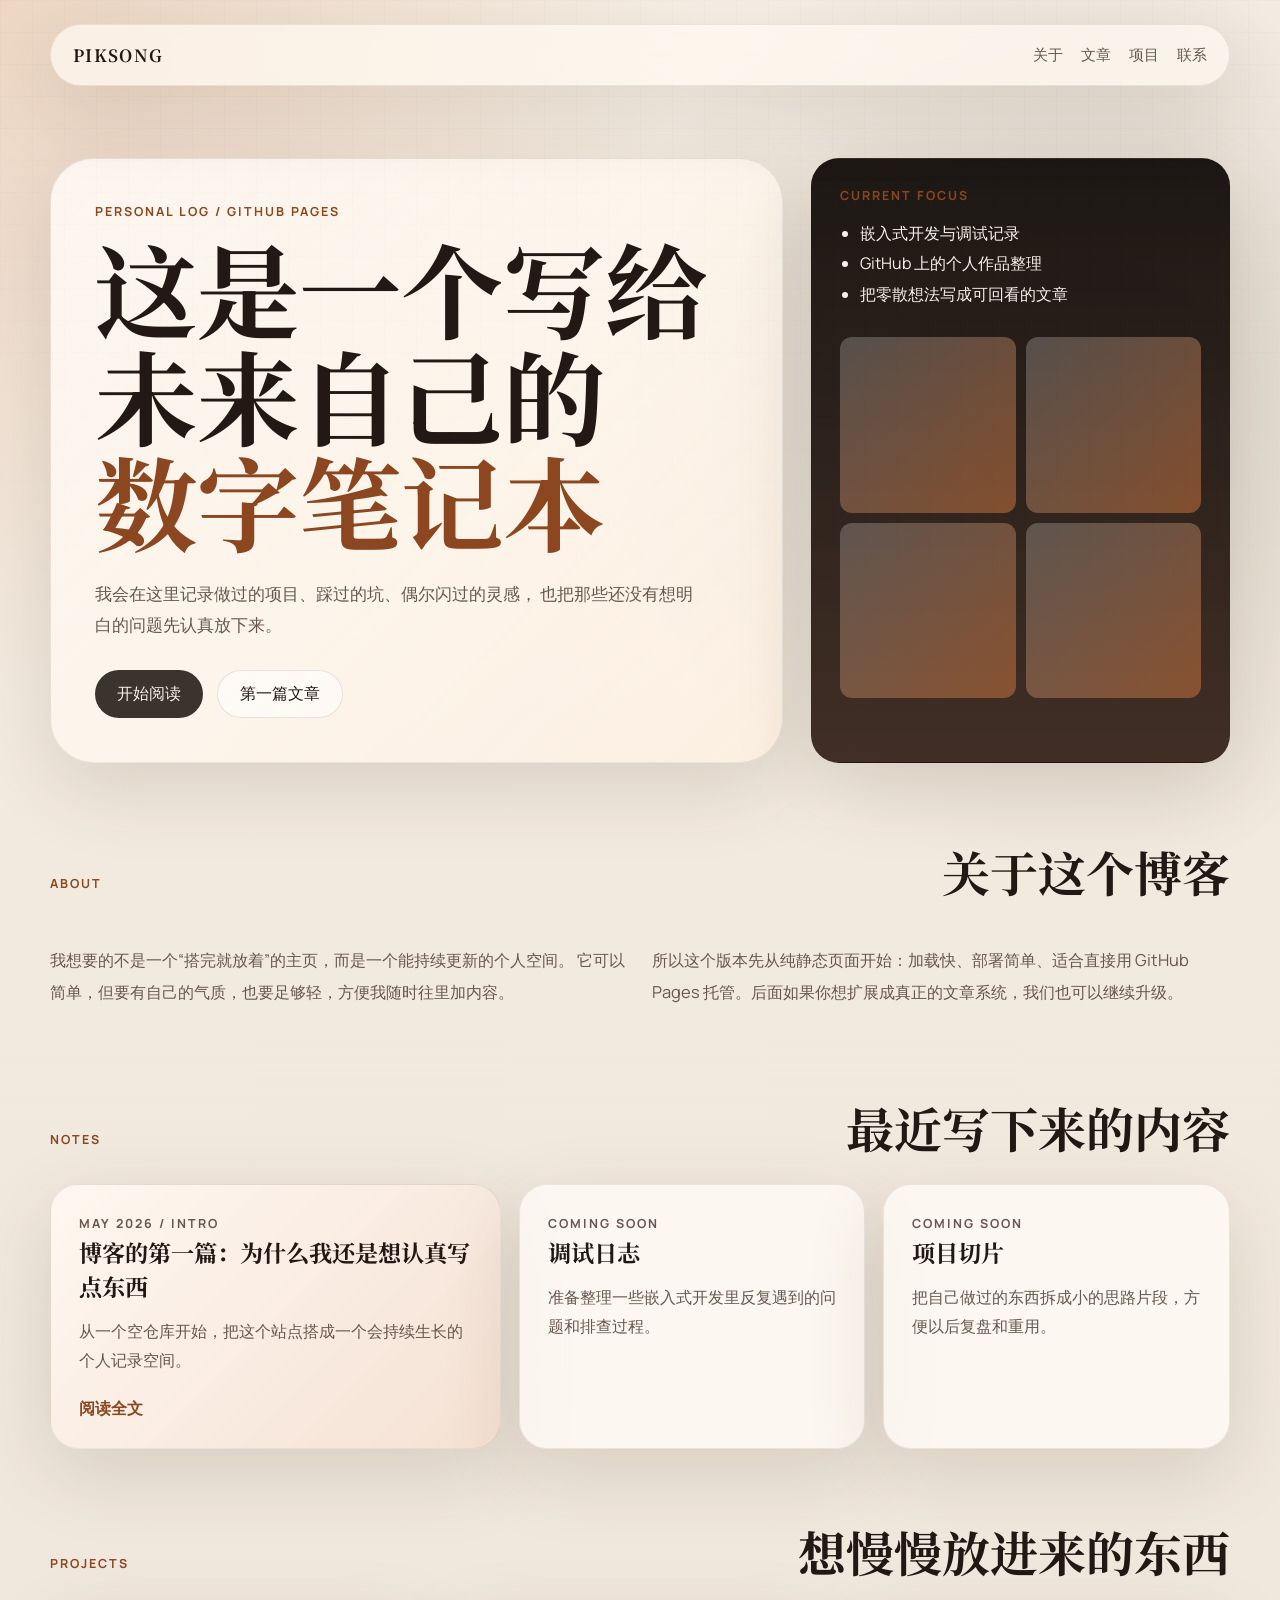
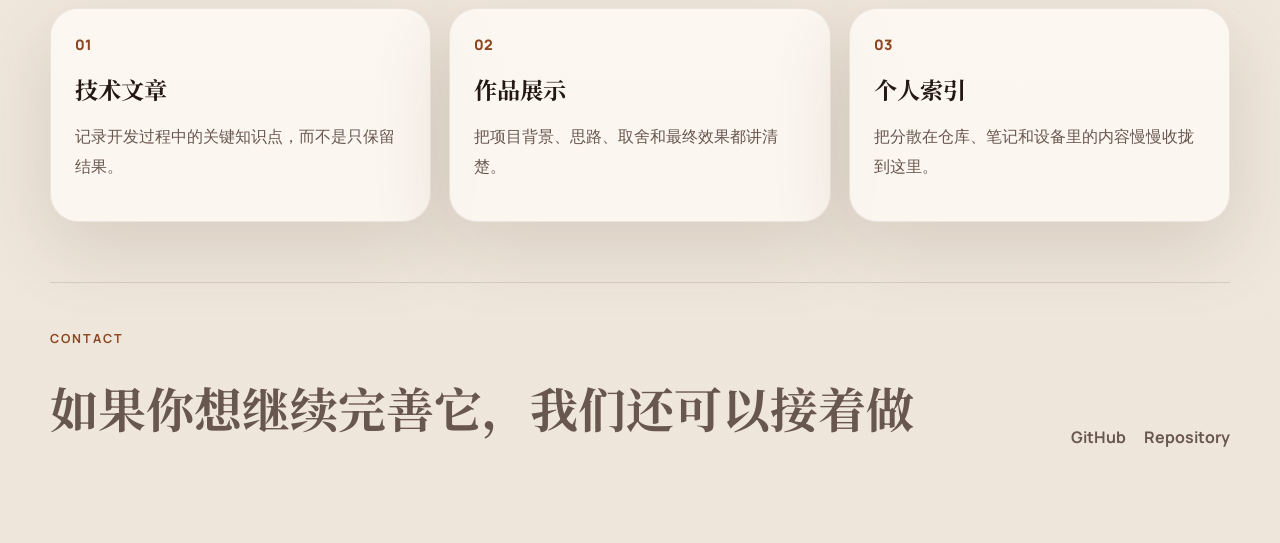
==== index.html @ 6450c318 "Create first GitHub Pages blog" ====
<!DOCTYPE html>
<html lang="zh-CN">
  <head>
    <meta charset="UTF-8" />
    <meta name="viewport" content="width=device-width, initial-scale=1.0" />
    <title>Piksong Blog</title>
    <meta
      name="description"
      content="Piksong 的个人博客，记录技术、项目和正在思考的事情。"
    />
    <link rel="preconnect" href="https://fonts.googleapis.com" />
    <link rel="preconnect" href="https://fonts.gstatic.com" crossorigin />
    <link
      href="https://fonts.googleapis.com/css2?family=Manrope:wght@400;500;700;800&family=Noto+Serif+SC:wght@500;700&display=swap"
      rel="stylesheet"
    />
    <link rel="stylesheet" href="styles.css" />
  </head>
  <body>
    <div class="page-shell">
      <header class="site-header">
        <a class="brand" href="#top">Piksong</a>
        <nav class="site-nav">
          <a href="#about">关于</a>
          <a href="#notes">文章</a>
          <a href="#projects">项目</a>
          <a href="#contact">联系</a>
        </nav>
      </header>

      <main id="top">
        <section class="hero">
          <div class="hero-copy">
            <p class="eyebrow">PERSONAL LOG / GITHUB PAGES</p>
            <h1>
              这是一个写给未来自己的
              <span>数字笔记本</span>
            </h1>
            <p class="hero-text">
              我会在这里记录做过的项目、踩过的坑、偶尔闪过的灵感，
              也把那些还没有想明白的问题先认真放下来。
            </p>
            <div class="hero-actions">
              <a class="button primary" href="#notes">开始阅读</a>
              <a class="button secondary" href="posts/welcome.html">第一篇文章</a>
            </div>
          </div>

          <aside class="hero-card">
            <p class="card-label">CURRENT FOCUS</p>
            <ul>
              <li>嵌入式开发与调试记录</li>
              <li>GitHub 上的个人作品整理</li>
              <li>把零散想法写成可回看的文章</li>
            </ul>
            <div class="signal-grid" aria-hidden="true">
              <span></span>
              <span></span>
              <span></span>
              <span></span>
            </div>
          </aside>
        </section>

        <section class="about section" id="about">
          <div class="section-heading">
            <p class="eyebrow">ABOUT</p>
            <h2>关于这个博客</h2>
          </div>
          <div class="about-layout">
            <p>
              我想要的不是一个“搭完就放着”的主页，而是一个能持续更新的个人空间。
              它可以简单，但要有自己的气质，也要足够轻，方便我随时往里加内容。
            </p>
            <p>
              所以这个版本先从纯静态页面开始：加载快、部署简单、适合直接用
              GitHub Pages 托管。后面如果你想扩展成真正的文章系统，我们也可以继续升级。
            </p>
          </div>
        </section>

        <section class="notes section" id="notes">
          <div class="section-heading">
            <p class="eyebrow">NOTES</p>
            <h2>最近写下来的内容</h2>
          </div>
          <div class="post-list">
            <article class="post-card featured">
              <p class="post-meta">MAY 2026 / INTRO</p>
              <h3>博客的第一篇：为什么我还是想认真写点东西</h3>
              <p>
                从一个空仓库开始，把这个站点搭成一个会持续生长的个人记录空间。
              </p>
              <a href="posts/welcome.html">阅读全文</a>
            </article>

            <article class="post-card">
              <p class="post-meta">COMING SOON</p>
              <h3>调试日志</h3>
              <p>准备整理一些嵌入式开发里反复遇到的问题和排查过程。</p>
            </article>

            <article class="post-card">
              <p class="post-meta">COMING SOON</p>
              <h3>项目切片</h3>
              <p>把自己做过的东西拆成小的思路片段，方便以后复盘和重用。</p>
            </article>
          </div>
        </section>

        <section class="projects section" id="projects">
          <div class="section-heading">
            <p class="eyebrow">PROJECTS</p>
            <h2>想慢慢放进来的东西</h2>
          </div>
          <div class="project-grid">
            <div class="project-panel">
              <span>01</span>
              <h3>技术文章</h3>
              <p>记录开发过程中的关键知识点，而不是只保留结果。</p>
            </div>
            <div class="project-panel">
              <span>02</span>
              <h3>作品展示</h3>
              <p>把项目背景、思路、取舍和最终效果都讲清楚。</p>
            </div>
            <div class="project-panel">
              <span>03</span>
              <h3>个人索引</h3>
              <p>把分散在仓库、笔记和设备里的内容慢慢收拢到这里。</p>
            </div>
          </div>
        </section>
      </main>

      <footer class="site-footer section" id="contact">
        <div>
          <p class="eyebrow">CONTACT</p>
          <h2>如果你想继续完善它，我们还可以接着做</h2>
        </div>
        <div class="footer-links">
          <a href="https://github.com/Piksong">GitHub</a>
          <a href="https://github.com/Piksong/myblog.github.io">Repository</a>
        </div>
      </footer>
    </div>
  </body>
</html>
---- styles.css ----
:root {
  --bg: #f5efe4;
  --bg-soft: rgba(255, 255, 255, 0.48);
  --surface: rgba(32, 24, 19, 0.88);
  --surface-soft: rgba(255, 255, 255, 0.62);
  --text: #241814;
  --text-soft: #68574f;
  --text-inverse: #f8f2eb;
  --line: rgba(36, 24, 20, 0.12);
  --accent: #c46f3a;
  --accent-deep: #8c4721;
  --shadow: 0 24px 80px rgba(58, 34, 21, 0.14);
  --radius-lg: 28px;
  --radius-md: 18px;
  --radius-sm: 12px;
  --content-width: 1180px;
}

* {
  box-sizing: border-box;
}

html {
  scroll-behavior: smooth;
}

body {
  margin: 0;
  min-height: 100vh;
  font-family: "Manrope", sans-serif;
  color: var(--text);
  background:
    radial-gradient(circle at top left, rgba(196, 111, 58, 0.2), transparent 28%),
    radial-gradient(circle at 85% 18%, rgba(70, 57, 46, 0.16), transparent 24%),
    linear-gradient(180deg, #f7f0e6 0%, #f3eadf 40%, #efe6db 100%);
}

body::before {
  content: "";
  position: fixed;
  inset: 0;
  pointer-events: none;
  background-image:
    linear-gradient(rgba(36, 24, 20, 0.03) 1px, transparent 1px),
    linear-gradient(90deg, rgba(36, 24, 20, 0.03) 1px, transparent 1px);
  background-size: 32px 32px;
  mask-image: linear-gradient(180deg, rgba(0, 0, 0, 0.4), transparent 75%);
}

a {
  color: inherit;
  text-decoration: none;
}

.page-shell {
  width: min(calc(100% - 32px), var(--content-width));
  margin: 0 auto;
  padding: 24px 0 56px;
}

.site-header {
  display: flex;
  align-items: center;
  justify-content: space-between;
  gap: 24px;
  padding: 18px 22px;
  position: sticky;
  top: 18px;
  z-index: 10;
  backdrop-filter: blur(18px);
  background: rgba(255, 248, 240, 0.72);
  border: 1px solid rgba(36, 24, 20, 0.08);
  border-radius: 999px;
  box-shadow: var(--shadow);
}

.brand,
.hero h1,
.section-heading h2,
.site-footer h2,
.post-card h3,
.project-panel h3,
.post-hero h1,
.post-body h2 {
  font-family: "Noto Serif SC", serif;
}

.brand {
  font-size: 1.05rem;
  font-weight: 700;
  letter-spacing: 0.08em;
  text-transform: uppercase;
}

.site-nav {
  display: flex;
  flex-wrap: wrap;
  gap: 18px;
  color: var(--text-soft);
  font-size: 0.95rem;
}

.site-nav a:hover,
.footer-links a:hover,
.post-card a:hover {
  color: var(--accent-deep);
}

.hero {
  display: grid;
  grid-template-columns: minmax(0, 1.4fr) minmax(280px, 0.8fr);
  gap: 28px;
  padding: 72px 0 40px;
  align-items: end;
}

.hero-copy,
.hero-card,
.post-card,
.project-panel,
.post-body,
.post-hero,
.back-link {
  border: 1px solid rgba(36, 24, 20, 0.08);
  box-shadow: var(--shadow);
}

.hero-copy {
  padding: 44px;
  background: linear-gradient(135deg, rgba(255, 251, 246, 0.84), rgba(255, 241, 227, 0.74));
  border-radius: clamp(28px, 5vw, 44px);
}

.eyebrow,
.card-label,
.post-meta {
  margin: 0 0 14px;
  letter-spacing: 0.16em;
  text-transform: uppercase;
  font-size: 0.78rem;
  font-weight: 700;
  color: var(--accent-deep);
}

.hero h1,
.post-hero h1 {
  margin: 0;
  line-height: 1.04;
  font-size: clamp(3rem, 8vw, 6.4rem);
}

.hero h1 span {
  display: block;
  color: var(--accent-deep);
}

.hero-text {
  max-width: 38rem;
  margin: 24px 0 0;
  font-size: 1.08rem;
  line-height: 1.8;
  color: var(--text-soft);
}

.hero-actions {
  display: flex;
  flex-wrap: wrap;
  gap: 14px;
  margin-top: 30px;
}

.button {
  display: inline-flex;
  align-items: center;
  justify-content: center;
  min-height: 48px;
  padding: 0 22px;
  border-radius: 999px;
  transition: transform 180ms ease, background 180ms ease, color 180ms ease;
}

.button:hover {
  transform: translateY(-2px);
}

.button.primary {
  background: var(--surface);
  color: var(--text-inverse);
}

.button.secondary {
  background: rgba(255, 255, 255, 0.52);
  color: var(--text);
  border: 1px solid rgba(36, 24, 20, 0.1);
}

.hero-card {
  padding: 28px;
  min-height: 100%;
  color: var(--text-inverse);
  background:
    linear-gradient(180deg, rgba(20, 15, 12, 0.96), rgba(49, 31, 22, 0.92));
  border-radius: var(--radius-lg);
}

.hero-card ul {
  margin: 0;
  padding-left: 20px;
  line-height: 1.9;
}

.signal-grid {
  display: grid;
  grid-template-columns: repeat(2, minmax(0, 1fr));
  gap: 10px;
  margin-top: 28px;
}

.signal-grid span {
  display: block;
  aspect-ratio: 1;
  border-radius: var(--radius-sm);
  background:
    linear-gradient(135deg, rgba(255, 255, 255, 0.22), rgba(196, 111, 58, 0.56));
}

.section {
  padding: 34px 0;
}

.section-heading {
  display: flex;
  align-items: end;
  justify-content: space-between;
  gap: 20px;
  margin-bottom: 22px;
}

.section-heading h2,
.site-footer h2,
.post-body h2 {
  margin: 0;
  font-size: clamp(1.8rem, 4vw, 3rem);
}

.about-layout {
  display: grid;
  grid-template-columns: repeat(2, minmax(0, 1fr));
  gap: 24px;
  font-size: 1.03rem;
  line-height: 1.95;
  color: var(--text-soft);
}

.post-list,
.project-grid {
  display: grid;
  gap: 18px;
}

.post-list {
  grid-template-columns: 1.3fr 1fr 1fr;
}

.post-card,
.project-panel,
.post-body,
.post-hero,
.back-link {
  overflow: hidden;
  background: rgba(255, 251, 246, 0.76);
  border-radius: var(--radius-lg);
}

.post-card {
  padding: 28px;
}

.post-card.featured {
  background:
    linear-gradient(135deg, rgba(255, 248, 241, 0.94), rgba(244, 225, 211, 0.96));
}

.post-card h3,
.project-panel h3 {
  margin: 0 0 14px;
  font-size: 1.45rem;
}

.post-card p {
  margin: 0;
  line-height: 1.8;
  color: var(--text-soft);
}

.post-card a {
  display: inline-flex;
  margin-top: 22px;
  color: var(--accent-deep);
  font-weight: 700;
}

.project-grid {
  grid-template-columns: repeat(3, minmax(0, 1fr));
}

.project-panel {
  padding: 24px;
}

.project-panel span {
  display: inline-flex;
  margin-bottom: 18px;
  color: var(--accent-deep);
  font-size: 0.9rem;
  font-weight: 800;
}

.project-panel p,
.site-footer,
.post-body p,
.post-body li {
  color: var(--text-soft);
  line-height: 1.85;
}

.site-footer {
  display: flex;
  align-items: end;
  justify-content: space-between;
  gap: 24px;
  margin-top: 26px;
  padding-top: 44px;
  border-top: 1px solid var(--line);
}

.footer-links {
  display: flex;
  flex-wrap: wrap;
  gap: 18px;
  font-weight: 700;
}

.post-page {
  width: min(calc(100% - 32px), 920px);
}

.back-link {
  display: inline-flex;
  padding: 12px 18px;
  margin-top: 18px;
}

.post-hero {
  margin-top: 26px;
  padding: 34px;
}

.post-hero p {
  max-width: 40rem;
  font-size: 1.06rem;
  line-height: 1.9;
  color: var(--text-soft);
}

.post-body {
  margin-top: 20px;
  padding: 34px;
}

.post-body p + h2,
.post-body ul + h2 {
  margin-top: 34px;
}

.post-body ul {
  padding-left: 20px;
}

@media (max-width: 960px) {
  .hero,
  .post-list,
  .project-grid,
  .about-layout,
  .site-footer {
    grid-template-columns: 1fr;
  }

  .hero,
  .site-footer {
    display: grid;
  }

  .site-header {
    border-radius: 26px;
    padding: 18px;
  }

  .site-nav {
    gap: 12px 16px;
  }
}

@media (max-width: 640px) {
  .page-shell {
    width: min(calc(100% - 20px), var(--content-width));
    padding-top: 12px;
  }

  .site-header,
  .hero-copy,
  .hero-card,
  .post-card,
  .project-panel,
  .post-body,
  .post-hero {
    padding: 20px;
  }

  .hero {
    padding-top: 34px;
  }

  .hero h1,
  .post-hero h1 {
    font-size: clamp(2.3rem, 15vw, 4rem);
  }
}
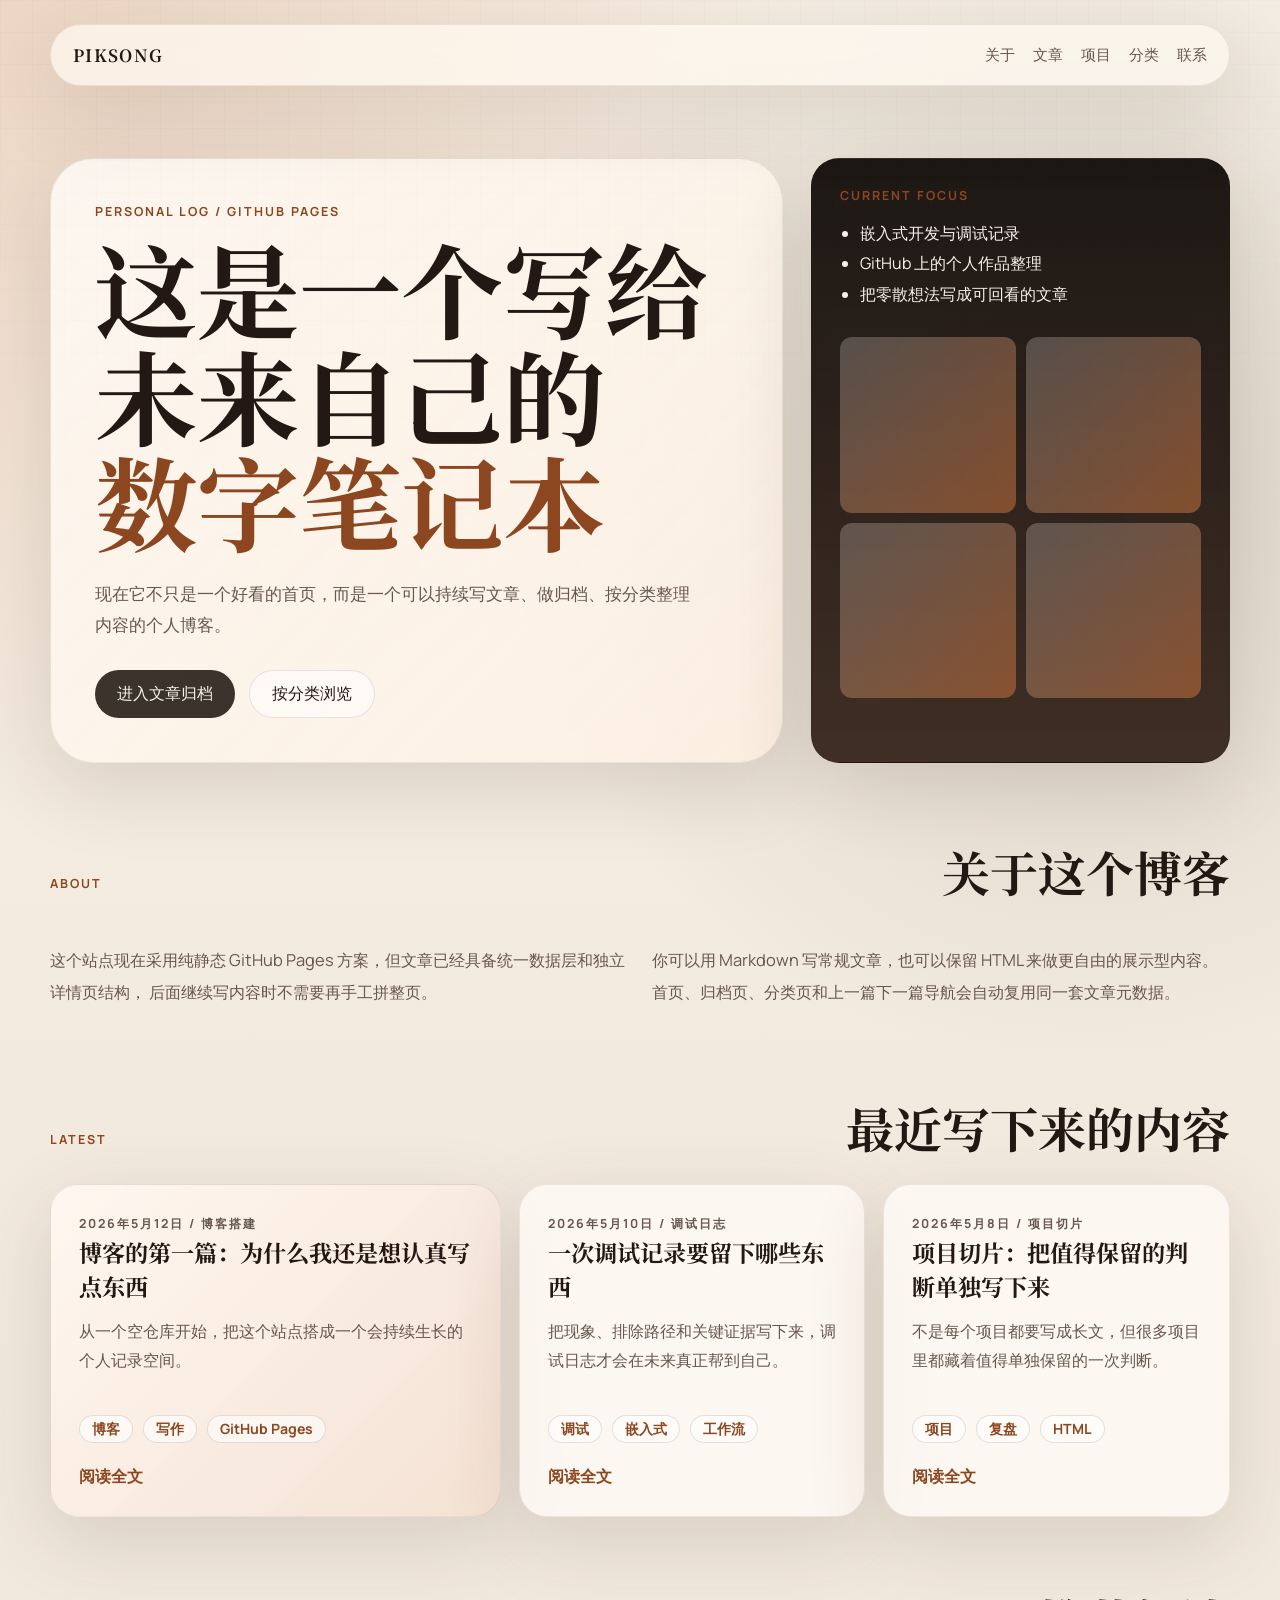
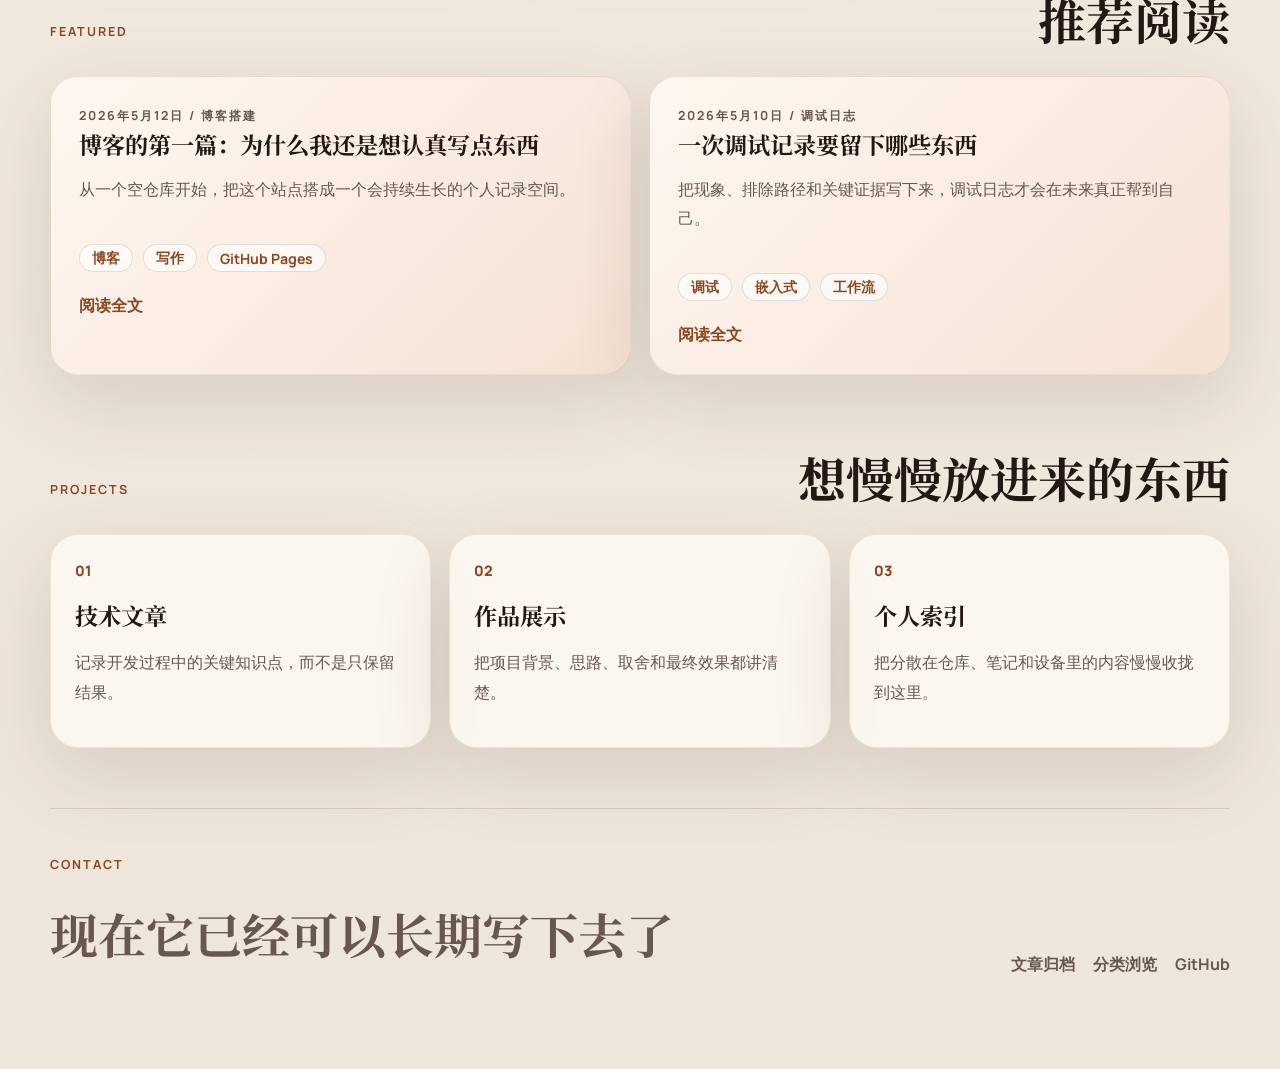
==== commit 2973b9ee: "Upgrade blog to data-driven post structure" ====
--- a/index.html
+++ b/index.html
@@ -16,14 +16,15 @@
     />
     <link rel="stylesheet" href="styles.css" />
   </head>
-  <body>
+  <body data-page="home">
     <div class="page-shell">
       <header class="site-header">
-        <a class="brand" href="#top">Piksong</a>
+        <a class="brand" href="index.html">Piksong</a>
         <nav class="site-nav">
           <a href="#about">关于</a>
-          <a href="#notes">文章</a>
+          <a href="archive.html">文章</a>
           <a href="#projects">项目</a>
+          <a href="categories.html">分类</a>
           <a href="#contact">联系</a>
         </nav>
       </header>
@@ -37,12 +38,11 @@
               <span>数字笔记本</span>
             </h1>
             <p class="hero-text">
-              我会在这里记录做过的项目、踩过的坑、偶尔闪过的灵感，
-              也把那些还没有想明白的问题先认真放下来。
+              现在它不只是一个好看的首页，而是一个可以持续写文章、做归档、按分类整理内容的个人博客。
             </p>
             <div class="hero-actions">
-              <a class="button primary" href="#notes">开始阅读</a>
-              <a class="button secondary" href="posts/welcome.html">第一篇文章</a>
+              <a class="button primary" href="archive.html">进入文章归档</a>
+              <a class="button secondary" href="categories.html">按分类浏览</a>
             </div>
           </div>
 
@@ -69,43 +69,30 @@
           </div>
           <div class="about-layout">
             <p>
-              我想要的不是一个“搭完就放着”的主页，而是一个能持续更新的个人空间。
-              它可以简单，但要有自己的气质，也要足够轻，方便我随时往里加内容。
+              这个站点现在采用纯静态 GitHub Pages 方案，但文章已经具备统一数据层和独立详情页结构，
+              后面继续写内容时不需要再手工拼整页。
             </p>
             <p>
-              所以这个版本先从纯静态页面开始：加载快、部署简单、适合直接用
-              GitHub Pages 托管。后面如果你想扩展成真正的文章系统，我们也可以继续升级。
+              你可以用 Markdown 写常规文章，也可以保留 HTML 来做更自由的展示型内容。
+              首页、归档页、分类页和上一篇下一篇导航会自动复用同一套文章元数据。
             </p>
           </div>
         </section>
 
         <section class="notes section" id="notes">
           <div class="section-heading">
-            <p class="eyebrow">NOTES</p>
+            <p class="eyebrow">LATEST</p>
             <h2>最近写下来的内容</h2>
           </div>
-          <div class="post-list">
-            <article class="post-card featured">
-              <p class="post-meta">MAY 2026 / INTRO</p>
-              <h3>博客的第一篇：为什么我还是想认真写点东西</h3>
-              <p>
-                从一个空仓库开始，把这个站点搭成一个会持续生长的个人记录空间。
-              </p>
-              <a href="posts/welcome.html">阅读全文</a>
-            </article>
+          <div class="post-list" id="recent-posts"></div>
+        </section>
 
-            <article class="post-card">
-              <p class="post-meta">COMING SOON</p>
-              <h3>调试日志</h3>
-              <p>准备整理一些嵌入式开发里反复遇到的问题和排查过程。</p>
-            </article>
-
-            <article class="post-card">
-              <p class="post-meta">COMING SOON</p>
-              <h3>项目切片</h3>
-              <p>把自己做过的东西拆成小的思路片段，方便以后复盘和重用。</p>
-            </article>
+        <section class="notes section">
+          <div class="section-heading">
+            <p class="eyebrow">FEATURED</p>
+            <h2>推荐阅读</h2>
           </div>
+          <div class="post-list post-list-featured" id="featured-posts"></div>
         </section>
 
         <section class="projects section" id="projects">
@@ -136,13 +123,16 @@
       <footer class="site-footer section" id="contact">
         <div>
           <p class="eyebrow">CONTACT</p>
-          <h2>如果你想继续完善它，我们还可以接着做</h2>
+          <h2>现在它已经可以长期写下去了</h2>
         </div>
         <div class="footer-links">
+          <a href="archive.html">文章归档</a>
+          <a href="categories.html">分类浏览</a>
           <a href="https://github.com/Piksong">GitHub</a>
-          <a href="https://github.com/Piksong/myblog.github.io">Repository</a>
         </div>
       </footer>
     </div>
+
+    <script type="module" src="scripts/blog.js"></script>
   </body>
 </html>
--- a/styles.css
+++ b/styles.css
@@ -76,10 +76,12 @@
 
 .brand,
 .hero h1,
+.page-hero h1,
 .section-heading h2,
 .site-footer h2,
 .post-card h3,
 .project-panel h3,
+.archive-item h2,
 .post-hero h1,
 .post-body h2 {
   font-family: "Noto Serif SC", serif;
@@ -237,6 +239,7 @@
 }
 
 .section-heading h2,
+.page-hero h1,
 .site-footer h2,
 .post-body h2 {
   margin: 0;
@@ -260,6 +263,10 @@
 
 .post-list {
   grid-template-columns: 1.3fr 1fr 1fr;
+}
+
+.post-list-featured {
+  grid-template-columns: repeat(2, minmax(0, 1fr));
 }
 
 .post-card,
@@ -300,6 +307,41 @@
   font-weight: 700;
 }
 
+.card-tags {
+  display: flex;
+  flex-wrap: wrap;
+  gap: 10px;
+  margin-top: 18px;
+}
+
+.tag {
+  display: inline-flex;
+  align-items: center;
+  justify-content: center;
+  min-height: 34px;
+  padding: 0 14px;
+  border-radius: 999px;
+  border: 1px solid rgba(36, 24, 20, 0.12);
+  background: rgba(255, 255, 255, 0.6);
+  color: var(--text-soft);
+  font-size: 0.88rem;
+}
+
+.tag:hover,
+.tag.is-active {
+  color: var(--accent-deep);
+  border-color: rgba(140, 71, 33, 0.3);
+}
+
+.tag-inline {
+  min-height: 28px;
+  padding: 0 12px;
+}
+
+.tag-link {
+  font-weight: 700;
+}
+
 .project-grid {
   grid-template-columns: repeat(3, minmax(0, 1fr));
 }
@@ -345,6 +387,99 @@
   width: min(calc(100% - 32px), 920px);
 }
 
+.listing-page {
+  padding-top: 48px;
+}
+
+.page-hero {
+  padding: 34px;
+  border: 1px solid rgba(36, 24, 20, 0.08);
+  border-radius: var(--radius-lg);
+  box-shadow: var(--shadow);
+  background: rgba(255, 251, 246, 0.78);
+}
+
+.page-intro {
+  max-width: 44rem;
+  margin: 18px 0 0;
+  line-height: 1.9;
+  color: var(--text-soft);
+}
+
+.archive-toolbar {
+  display: flex;
+  align-items: center;
+  justify-content: space-between;
+  gap: 16px;
+  margin-bottom: 18px;
+  color: var(--text-soft);
+}
+
+.archive-toolbar-spaced {
+  margin-top: 26px;
+}
+
+.archive-list {
+  display: grid;
+  gap: 18px;
+}
+
+.archive-item,
+.taxonomy-panel,
+.empty-state,
+.post-footer-nav,
+.post-nav-card {
+  border: 1px solid rgba(36, 24, 20, 0.08);
+  border-radius: var(--radius-lg);
+  box-shadow: var(--shadow);
+  background: rgba(255, 251, 246, 0.76);
+}
+
+.archive-item {
+  display: grid;
+  grid-template-columns: 220px minmax(0, 1fr);
+  gap: 24px;
+  padding: 28px;
+}
+
+.archive-date,
+.post-date {
+  color: var(--accent-deep);
+  font-weight: 700;
+  letter-spacing: 0.04em;
+}
+
+.archive-content h2 {
+  margin: 0 0 14px;
+  font-size: 1.8rem;
+}
+
+.archive-content p {
+  margin: 0;
+  line-height: 1.8;
+  color: var(--text-soft);
+}
+
+.taxonomy-grid {
+  display: grid;
+  grid-template-columns: repeat(2, minmax(0, 1fr));
+  gap: 18px;
+}
+
+.taxonomy-panel {
+  padding: 24px;
+}
+
+.section-heading-small {
+  margin-bottom: 16px;
+}
+
+.chip-group {
+  display: flex;
+  flex-wrap: wrap;
+  gap: 12px;
+}
+
 .back-link {
   display: inline-flex;
   padding: 12px 18px;
@@ -377,12 +512,94 @@
   padding-left: 20px;
 }
 
+.post-body h1,
+.post-body h3,
+.post-nav-card strong {
+  font-family: "Noto Serif SC", serif;
+}
+
+.post-body blockquote {
+  margin: 24px 0;
+  padding: 18px 20px;
+  border-left: 4px solid rgba(140, 71, 33, 0.55);
+  background: rgba(196, 111, 58, 0.08);
+  color: var(--text);
+}
+
+.post-body hr {
+  border: 0;
+  border-top: 1px solid var(--line);
+  margin: 28px 0;
+}
+
+.post-body code {
+  padding: 0.1rem 0.35rem;
+  border-radius: 6px;
+  background: rgba(36, 24, 20, 0.08);
+  font-family: "Consolas", "SFMono-Regular", monospace;
+  font-size: 0.95em;
+}
+
+.post-body pre {
+  overflow: auto;
+  padding: 18px;
+  border-radius: var(--radius-md);
+  background: rgba(32, 24, 19, 0.92);
+  color: var(--text-inverse);
+}
+
+.post-body pre code {
+  background: transparent;
+  padding: 0;
+  color: inherit;
+}
+
+.post-footer-nav {
+  display: grid;
+  grid-template-columns: repeat(2, minmax(0, 1fr));
+  gap: 18px;
+  padding: 18px;
+  margin-top: 20px;
+}
+
+.post-nav-card {
+  display: grid;
+  gap: 10px;
+  padding: 18px;
+}
+
+.post-nav-card span {
+  color: var(--text-soft);
+  font-size: 0.9rem;
+}
+
+.post-nav-card strong {
+  font-size: 1.15rem;
+  color: var(--text);
+}
+
+.post-nav-card.is-empty {
+  opacity: 0.75;
+}
+
+.empty-state {
+  padding: 28px;
+}
+
+.empty-state h2 {
+  margin: 0 0 12px;
+}
+
 @media (max-width: 960px) {
   .hero,
   .post-list,
+  .post-list-featured,
   .project-grid,
+  .taxonomy-grid,
   .about-layout,
-  .site-footer {
+  .site-footer,
+  .post-footer-nav,
+  .archive-item {
     grid-template-columns: 1fr;
   }
 
@@ -398,6 +615,10 @@
 
   .site-nav {
     gap: 12px 16px;
+  }
+
+  .archive-item {
+    display: grid;
   }
 }
 
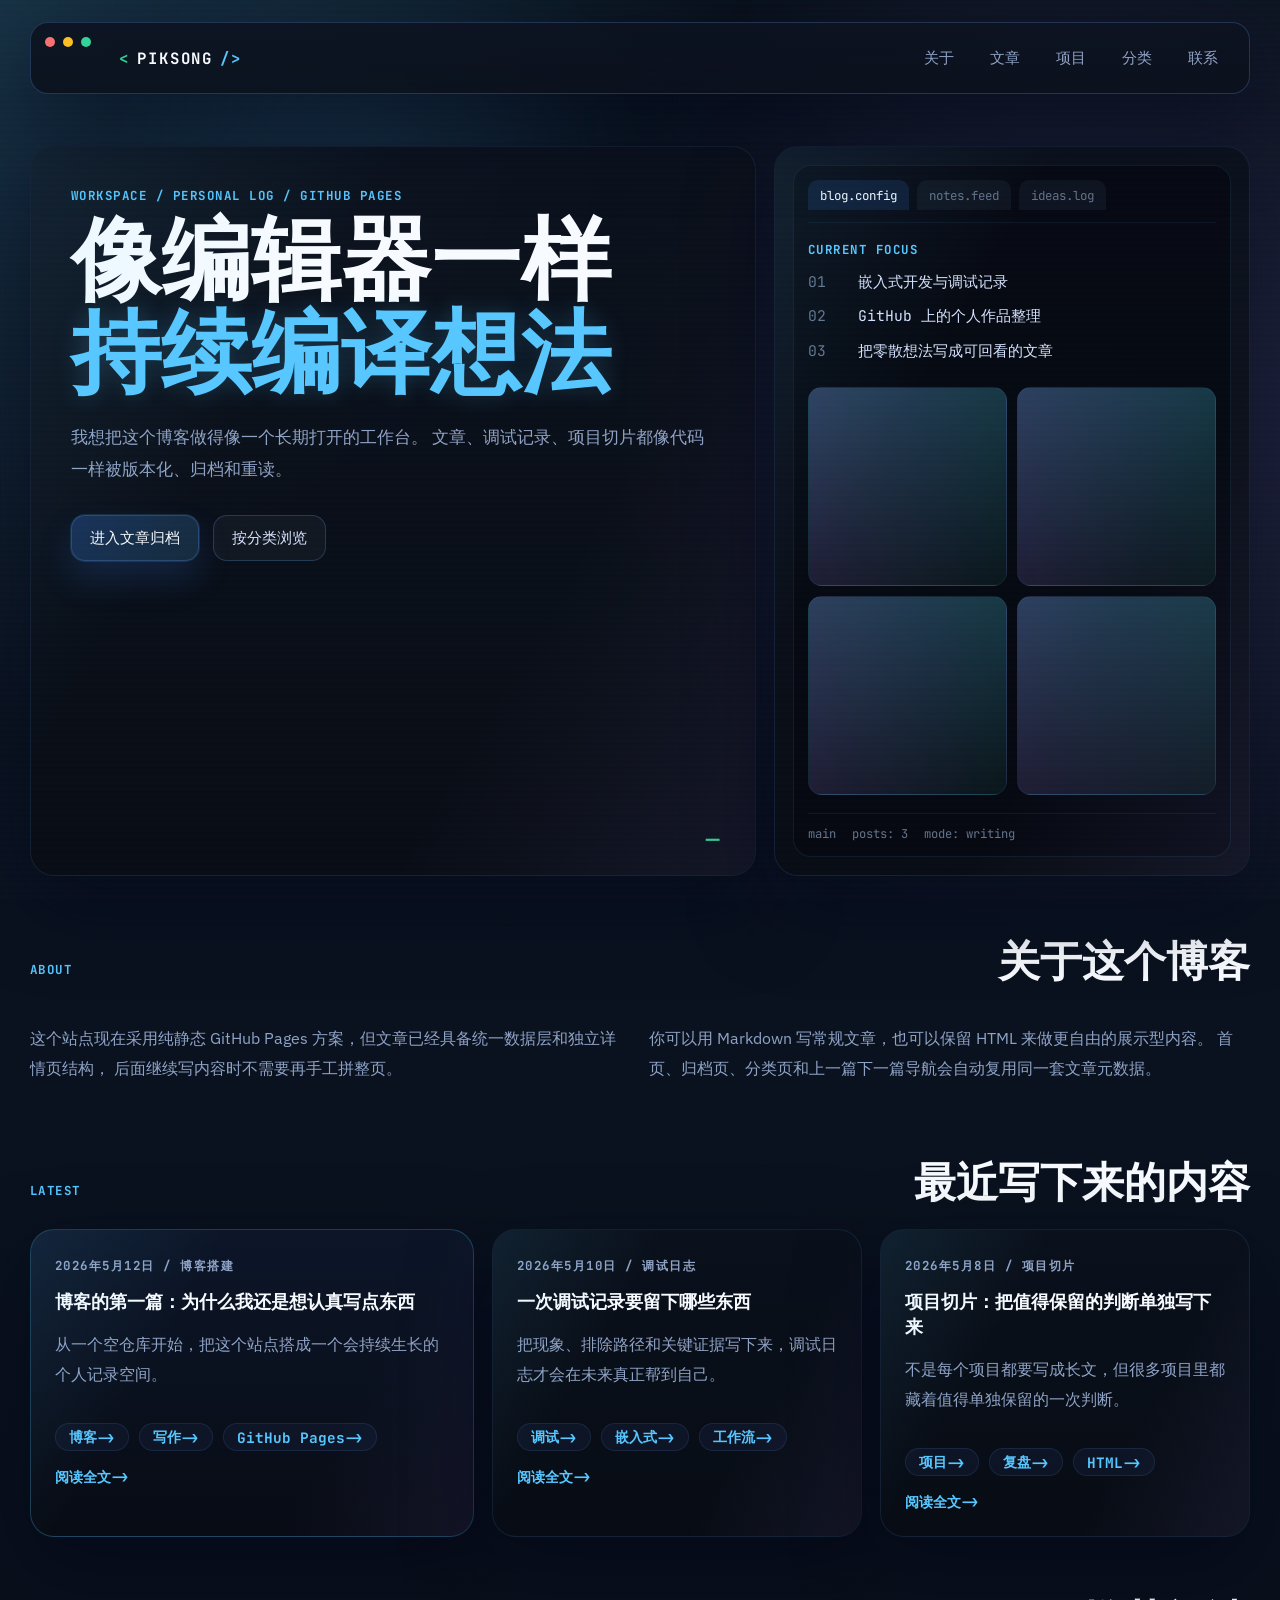
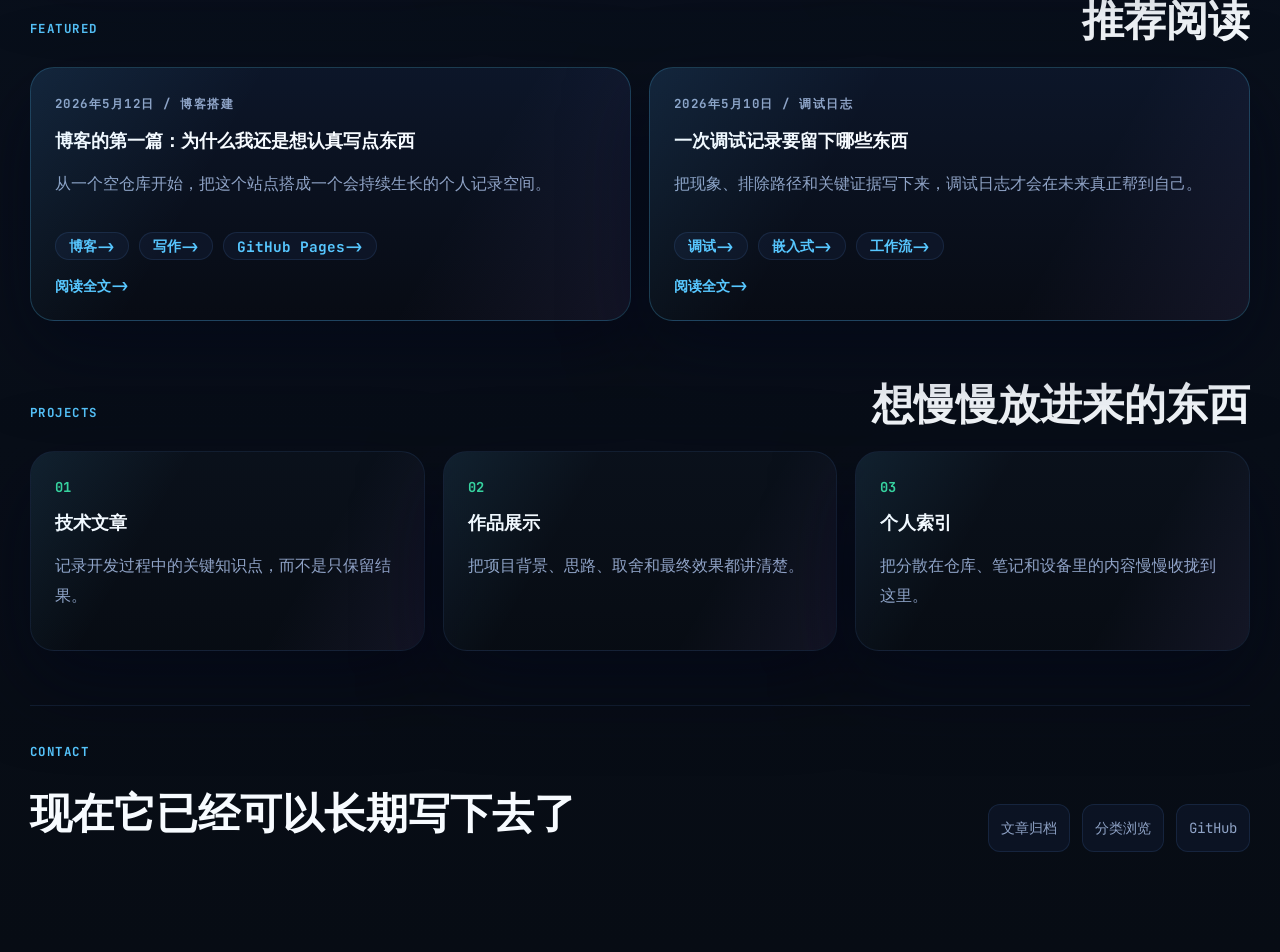
==== commit 95a72a42: "Restyle blog with editor-inspired theme" ====
--- a/index.html
+++ b/index.html
@@ -11,7 +11,7 @@
     <link rel="preconnect" href="https://fonts.googleapis.com" />
     <link rel="preconnect" href="https://fonts.gstatic.com" crossorigin />
     <link
-      href="https://fonts.googleapis.com/css2?family=Manrope:wght@400;500;700;800&family=Noto+Serif+SC:wght@500;700&display=swap"
+      href="https://fonts.googleapis.com/css2?family=IBM+Plex+Sans:wght@400;500;600;700&family=JetBrains+Mono:wght@400;500;700;800&display=swap"
       rel="stylesheet"
     />
     <link rel="stylesheet" href="styles.css" />
@@ -32,13 +32,14 @@
       <main id="top">
         <section class="hero">
           <div class="hero-copy">
-            <p class="eyebrow">PERSONAL LOG / GITHUB PAGES</p>
+            <p class="eyebrow">WORKSPACE / PERSONAL LOG / GITHUB PAGES</p>
             <h1>
-              这是一个写给未来自己的
-              <span>数字笔记本</span>
+              像编辑器一样
+              <span>持续编译想法</span>
             </h1>
             <p class="hero-text">
-              现在它不只是一个好看的首页，而是一个可以持续写文章、做归档、按分类整理内容的个人博客。
+              我想把这个博客做得像一个长期打开的工作台。
+              文章、调试记录、项目切片都像代码一样被版本化、归档和重读。
             </p>
             <div class="hero-actions">
               <a class="button primary" href="archive.html">进入文章归档</a>
@@ -47,17 +48,29 @@
           </div>
 
           <aside class="hero-card">
-            <p class="card-label">CURRENT FOCUS</p>
-            <ul>
-              <li>嵌入式开发与调试记录</li>
-              <li>GitHub 上的个人作品整理</li>
-              <li>把零散想法写成可回看的文章</li>
-            </ul>
-            <div class="signal-grid" aria-hidden="true">
-              <span></span>
-              <span></span>
-              <span></span>
-              <span></span>
+            <div class="editor-panel">
+              <div class="editor-tabs" aria-hidden="true">
+                <span class="tab is-active">blog.config</span>
+                <span class="tab">notes.feed</span>
+                <span class="tab">ideas.log</span>
+              </div>
+              <p class="card-label">CURRENT FOCUS</p>
+              <div class="code-list">
+                <p><span>01</span>嵌入式开发与调试记录</p>
+                <p><span>02</span>GitHub 上的个人作品整理</p>
+                <p><span>03</span>把零散想法写成可回看的文章</p>
+              </div>
+              <div class="signal-grid" aria-hidden="true">
+                <span></span>
+                <span></span>
+                <span></span>
+                <span></span>
+              </div>
+              <div class="editor-status">
+                <span>main</span>
+                <span>posts: 3</span>
+                <span>mode: writing</span>
+              </div>
             </div>
           </aside>
         </section>
--- a/styles.css
+++ b/styles.css
@@ -1,19 +1,25 @@
 :root {
-  --bg: #f5efe4;
-  --bg-soft: rgba(255, 255, 255, 0.48);
-  --surface: rgba(32, 24, 19, 0.88);
-  --surface-soft: rgba(255, 255, 255, 0.62);
-  --text: #241814;
-  --text-soft: #68574f;
-  --text-inverse: #f8f2eb;
-  --line: rgba(36, 24, 20, 0.12);
-  --accent: #c46f3a;
-  --accent-deep: #8c4721;
-  --shadow: 0 24px 80px rgba(58, 34, 21, 0.14);
-  --radius-lg: 28px;
+  --bg: #0c111b;
+  --bg-elevated: #111827;
+  --surface: rgba(17, 24, 39, 0.86);
+  --surface-strong: rgba(15, 23, 42, 0.96);
+  --surface-soft: rgba(30, 41, 59, 0.68);
+  --surface-highlight: rgba(59, 130, 246, 0.12);
+  --panel: rgba(8, 12, 20, 0.92);
+  --text: #d7e3ff;
+  --text-soft: #8fa3c6;
+  --text-dim: #64748b;
+  --line: rgba(96, 165, 250, 0.12);
+  --line-strong: rgba(96, 165, 250, 0.24);
+  --accent: #57c7ff;
+  --accent-2: #a78bfa;
+  --accent-3: #34d399;
+  --danger: #f97316;
+  --shadow: 0 30px 80px rgba(2, 6, 23, 0.55);
+  --radius-lg: 24px;
   --radius-md: 18px;
   --radius-sm: 12px;
-  --content-width: 1180px;
+  --content-width: 1220px;
 }
 
 * {
@@ -27,24 +33,44 @@
 body {
   margin: 0;
   min-height: 100vh;
-  font-family: "Manrope", sans-serif;
+  font-family: "IBM Plex Sans", sans-serif;
   color: var(--text);
   background:
-    radial-gradient(circle at top left, rgba(196, 111, 58, 0.2), transparent 28%),
-    radial-gradient(circle at 85% 18%, rgba(70, 57, 46, 0.16), transparent 24%),
-    linear-gradient(180deg, #f7f0e6 0%, #f3eadf 40%, #efe6db 100%);
-}
-
-body::before {
+    radial-gradient(circle at top left, rgba(87, 199, 255, 0.18), transparent 26%),
+    radial-gradient(circle at 85% 16%, rgba(167, 139, 250, 0.18), transparent 22%),
+    linear-gradient(180deg, #08101b 0%, #0a1220 40%, #070c14 100%);
+  overflow-x: hidden;
+}
+
+body::before,
+body::after {
   content: "";
   position: fixed;
   inset: 0;
   pointer-events: none;
+}
+
+body::before {
   background-image:
-    linear-gradient(rgba(36, 24, 20, 0.03) 1px, transparent 1px),
-    linear-gradient(90deg, rgba(36, 24, 20, 0.03) 1px, transparent 1px);
-  background-size: 32px 32px;
-  mask-image: linear-gradient(180deg, rgba(0, 0, 0, 0.4), transparent 75%);
+    linear-gradient(rgba(56, 189, 248, 0.08) 1px, transparent 1px),
+    linear-gradient(90deg, rgba(56, 189, 248, 0.08) 1px, transparent 1px);
+  background-size: 28px 28px;
+  mask-image: linear-gradient(180deg, rgba(0, 0, 0, 0.55), transparent 88%);
+  opacity: 0.28;
+}
+
+body::after {
+  background:
+    linear-gradient(
+      180deg,
+      rgba(255, 255, 255, 0) 0%,
+      rgba(255, 255, 255, 0.018) 48%,
+      rgba(255, 255, 255, 0) 100%
+    );
+  background-size: 100% 6px;
+  mix-blend-mode: screen;
+  opacity: 0.34;
+  animation: scanlines 12s linear infinite;
 }
 
 a {
@@ -53,9 +79,23 @@
 }
 
 .page-shell {
-  width: min(calc(100% - 32px), var(--content-width));
+  position: relative;
+  width: min(calc(100% - 28px), var(--content-width));
   margin: 0 auto;
-  padding: 24px 0 56px;
+  padding: 22px 0 72px;
+}
+
+.page-shell::before {
+  content: "";
+  position: absolute;
+  inset: 0 auto auto 0;
+  width: min(54vw, 680px);
+  height: 340px;
+  border-radius: 999px;
+  background: radial-gradient(circle, rgba(87, 199, 255, 0.18), transparent 68%);
+  filter: blur(40px);
+  opacity: 0.55;
+  z-index: -1;
 }
 
 .site-header {
@@ -63,15 +103,28 @@
   align-items: center;
   justify-content: space-between;
   gap: 24px;
-  padding: 18px 22px;
+  padding: 14px 18px;
   position: sticky;
-  top: 18px;
-  z-index: 10;
-  backdrop-filter: blur(18px);
-  background: rgba(255, 248, 240, 0.72);
-  border: 1px solid rgba(36, 24, 20, 0.08);
-  border-radius: 999px;
+  top: 14px;
+  z-index: 20;
+  border: 1px solid var(--line-strong);
+  border-radius: 18px;
+  backdrop-filter: blur(16px);
+  background:
+    linear-gradient(180deg, rgba(13, 19, 33, 0.92), rgba(11, 17, 28, 0.9));
   box-shadow: var(--shadow);
+}
+
+.site-header::before {
+  content: "";
+  position: absolute;
+  left: 14px;
+  top: 14px;
+  width: 10px;
+  height: 10px;
+  border-radius: 50%;
+  background: #f87171;
+  box-shadow: 18px 0 0 #fbbf24, 36px 0 0 #34d399;
 }
 
 .brand,
@@ -83,37 +136,69 @@
 .project-panel h3,
 .archive-item h2,
 .post-hero h1,
-.post-body h2 {
-  font-family: "Noto Serif SC", serif;
+.post-body h2,
+.post-body h1,
+.post-body h3,
+.post-nav-card strong {
+  font-family: "JetBrains Mono", monospace;
 }
 
 .brand {
-  font-size: 1.05rem;
+  margin-left: 70px;
+  font-size: 0.98rem;
   font-weight: 700;
-  letter-spacing: 0.08em;
+  letter-spacing: 0.12em;
   text-transform: uppercase;
+  color: #f8fbff;
+}
+
+.brand::before {
+  content: "<";
+  color: var(--accent-3);
+  margin-right: 0.45rem;
+}
+
+.brand::after {
+  content: "/>";
+  color: var(--accent);
+  margin-left: 0.45rem;
 }
 
 .site-nav {
   display: flex;
   flex-wrap: wrap;
+  gap: 10px;
+  color: var(--text-soft);
+  font-size: 0.92rem;
+}
+
+.site-nav a {
+  padding: 10px 12px;
+  border-radius: 12px;
+  border: 1px solid transparent;
+  transition: 180ms ease;
+}
+
+.site-nav a:hover,
+.site-nav a[aria-current="page"] {
+  color: #f8fbff;
+  border-color: var(--line-strong);
+  background: rgba(59, 130, 246, 0.08);
+}
+
+.hero,
+.taxonomy-grid,
+.project-grid,
+.post-list,
+.post-list-featured {
+  display: grid;
   gap: 18px;
-  color: var(--text-soft);
-  font-size: 0.95rem;
-}
-
-.site-nav a:hover,
-.footer-links a:hover,
-.post-card a:hover {
-  color: var(--accent-deep);
 }
 
 .hero {
-  display: grid;
-  grid-template-columns: minmax(0, 1.4fr) minmax(280px, 0.8fr);
-  gap: 28px;
-  padding: 72px 0 40px;
-  align-items: end;
+  grid-template-columns: minmax(0, 1.25fr) minmax(300px, 0.82fr);
+  align-items: stretch;
+  padding: 52px 0 30px;
 }
 
 .hero-copy,
@@ -122,46 +207,141 @@
 .project-panel,
 .post-body,
 .post-hero,
-.back-link {
-  border: 1px solid rgba(36, 24, 20, 0.08);
+.back-link,
+.page-hero,
+.archive-item,
+.taxonomy-panel,
+.empty-state,
+.post-footer-nav,
+.post-nav-card {
+  position: relative;
+  overflow: hidden;
+  border: 1px solid var(--line);
+  border-radius: var(--radius-lg);
+  background:
+    linear-gradient(180deg, rgba(11, 17, 28, 0.92), rgba(8, 12, 20, 0.92));
   box-shadow: var(--shadow);
 }
 
+.hero-copy::before,
+.hero-card::before,
+.post-card::before,
+.project-panel::before,
+.post-body::before,
+.post-hero::before,
+.page-hero::before,
+.archive-item::before,
+.taxonomy-panel::before,
+.post-footer-nav::before {
+  content: "";
+  position: absolute;
+  inset: 0;
+  background:
+    linear-gradient(120deg, rgba(87, 199, 255, 0.09), transparent 32%, transparent 68%, rgba(167, 139, 250, 0.08));
+  pointer-events: none;
+}
+
 .hero-copy {
-  padding: 44px;
-  background: linear-gradient(135deg, rgba(255, 251, 246, 0.84), rgba(255, 241, 227, 0.74));
-  border-radius: clamp(28px, 5vw, 44px);
+  padding: 40px;
+  animation: surface-enter 600ms ease both;
+}
+
+.hero-copy::after {
+  content: "_";
+  position: absolute;
+  right: 34px;
+  bottom: 28px;
+  font-family: "JetBrains Mono", monospace;
+  font-size: 1.8rem;
+  color: var(--accent-3);
+  animation: blink 1.15s steps(1) infinite;
+}
+
+.hero-card {
+  padding: 18px;
+  animation: surface-enter 760ms ease both;
+}
+
+.editor-panel {
+  height: 100%;
+  padding: 14px;
+  border-radius: 18px;
+  background: rgba(5, 8, 15, 0.68);
+  border: 1px solid rgba(87, 199, 255, 0.1);
+}
+
+.editor-tabs {
+  display: flex;
+  gap: 8px;
+  margin-bottom: 18px;
+  padding-bottom: 12px;
+  border-bottom: 1px solid rgba(87, 199, 255, 0.08);
+}
+
+.tab {
+  display: inline-flex;
+  align-items: center;
+  min-height: 30px;
+  padding: 0 12px;
+  border-radius: 10px 10px 0 0;
+  background: rgba(30, 41, 59, 0.34);
+  color: var(--text-dim);
+  font-family: "JetBrains Mono", monospace;
+  font-size: 0.78rem;
+}
+
+.tab.is-active {
+  color: #f8fbff;
+  background: rgba(59, 130, 246, 0.14);
 }
 
 .eyebrow,
 .card-label,
-.post-meta {
-  margin: 0 0 14px;
-  letter-spacing: 0.16em;
-  text-transform: uppercase;
+.post-meta,
+.archive-date,
+.post-date {
+  margin: 0 0 12px;
+  color: var(--accent);
+  font-family: "JetBrains Mono", monospace;
   font-size: 0.78rem;
   font-weight: 700;
-  color: var(--accent-deep);
+  letter-spacing: 0.12em;
+  text-transform: uppercase;
 }
 
 .hero h1,
 .post-hero h1 {
   margin: 0;
-  line-height: 1.04;
-  font-size: clamp(3rem, 8vw, 6.4rem);
+  line-height: 0.98;
+  font-size: clamp(2.6rem, 7vw, 5.6rem);
+  color: #f7fbff;
 }
 
 .hero h1 span {
   display: block;
-  color: var(--accent-deep);
+  margin-top: 0.35rem;
+  color: var(--accent);
+  text-shadow: 0 0 22px rgba(87, 199, 255, 0.22);
+}
+
+.hero-text,
+.about-layout p,
+.page-intro,
+.archive-content p,
+.project-panel p,
+.post-card p,
+.post-body p,
+.post-body li,
+.post-hero p,
+.site-footer {
+  color: var(--text-soft);
+  line-height: 1.85;
 }
 
 .hero-text {
-  max-width: 38rem;
+  max-width: 40rem;
   margin: 24px 0 0;
   font-size: 1.08rem;
-  line-height: 1.8;
-  color: var(--text-soft);
 }
 
 .hero-actions {
@@ -175,59 +355,100 @@
   display: inline-flex;
   align-items: center;
   justify-content: center;
-  min-height: 48px;
-  padding: 0 22px;
-  border-radius: 999px;
-  transition: transform 180ms ease, background 180ms ease, color 180ms ease;
-}
-
-.button:hover {
-  transform: translateY(-2px);
+  min-height: 46px;
+  padding: 0 18px;
+  border-radius: 14px;
+  border: 1px solid var(--line-strong);
+  font-family: "JetBrains Mono", monospace;
+  font-size: 0.92rem;
+  transition: transform 180ms ease, box-shadow 180ms ease, background 180ms ease;
+}
+
+.button:hover,
+.post-card:hover,
+.project-panel:hover,
+.archive-item:hover,
+.post-nav-card:hover {
+  transform: translateY(-3px);
 }
 
 .button.primary {
-  background: var(--surface);
-  color: var(--text-inverse);
+  background: linear-gradient(135deg, rgba(59, 130, 246, 0.28), rgba(87, 199, 255, 0.16));
+  color: #f8fbff;
+  box-shadow: 0 0 0 1px rgba(87, 199, 255, 0.14), 0 18px 34px rgba(59, 130, 246, 0.18);
 }
 
 .button.secondary {
-  background: rgba(255, 255, 255, 0.52);
+  background: rgba(148, 163, 184, 0.06);
   color: var(--text);
-  border: 1px solid rgba(36, 24, 20, 0.1);
-}
-
-.hero-card {
-  padding: 28px;
-  min-height: 100%;
-  color: var(--text-inverse);
-  background:
-    linear-gradient(180deg, rgba(20, 15, 12, 0.96), rgba(49, 31, 22, 0.92));
-  border-radius: var(--radius-lg);
-}
-
-.hero-card ul {
+}
+
+.code-list {
+  display: grid;
+  gap: 10px;
+  margin-bottom: 18px;
+}
+
+.code-list p {
+  display: grid;
+  grid-template-columns: 40px minmax(0, 1fr);
+  align-items: start;
+  gap: 10px;
   margin: 0;
-  padding-left: 20px;
-  line-height: 1.9;
+  color: var(--text);
+  font-family: "JetBrains Mono", monospace;
+  font-size: 0.92rem;
+  line-height: 1.65;
+}
+
+.code-list span {
+  color: var(--text-dim);
 }
 
 .signal-grid {
   display: grid;
   grid-template-columns: repeat(2, minmax(0, 1fr));
   gap: 10px;
-  margin-top: 28px;
+  margin-top: 24px;
 }
 
 .signal-grid span {
   display: block;
   aspect-ratio: 1;
-  border-radius: var(--radius-sm);
+  border-radius: 14px;
+  border: 1px solid rgba(87, 199, 255, 0.08);
   background:
-    linear-gradient(135deg, rgba(255, 255, 255, 0.22), rgba(196, 111, 58, 0.56));
+    linear-gradient(180deg, rgba(87, 199, 255, 0.18), rgba(10, 14, 24, 0.2)),
+    linear-gradient(90deg, rgba(167, 139, 250, 0.18), rgba(52, 211, 153, 0.08));
+  animation: pulse-panel 6s ease-in-out infinite;
+}
+
+.signal-grid span:nth-child(2) {
+  animation-delay: 0.6s;
+}
+
+.signal-grid span:nth-child(3) {
+  animation-delay: 1.2s;
+}
+
+.signal-grid span:nth-child(4) {
+  animation-delay: 1.8s;
+}
+
+.editor-status {
+  display: flex;
+  flex-wrap: wrap;
+  gap: 10px 16px;
+  margin-top: 18px;
+  padding-top: 12px;
+  border-top: 1px solid rgba(87, 199, 255, 0.08);
+  color: var(--text-dim);
+  font-family: "JetBrains Mono", monospace;
+  font-size: 0.76rem;
 }
 
 .section {
-  padding: 34px 0;
+  padding: 28px 0;
 }
 
 .section-heading {
@@ -235,7 +456,7 @@
   align-items: end;
   justify-content: space-between;
   gap: 20px;
-  margin-bottom: 22px;
+  margin-bottom: 18px;
 }
 
 .section-heading h2,
@@ -243,26 +464,18 @@
 .site-footer h2,
 .post-body h2 {
   margin: 0;
-  font-size: clamp(1.8rem, 4vw, 3rem);
+  color: #f7fbff;
+  font-size: clamp(1.45rem, 3.4vw, 2.6rem);
 }
 
 .about-layout {
   display: grid;
   grid-template-columns: repeat(2, minmax(0, 1fr));
-  gap: 24px;
-  font-size: 1.03rem;
-  line-height: 1.95;
-  color: var(--text-soft);
-}
-
-.post-list,
-.project-grid {
-  display: grid;
   gap: 18px;
 }
 
 .post-list {
-  grid-template-columns: 1.3fr 1fr 1fr;
+  grid-template-columns: 1.2fr 1fr 1fr;
 }
 
 .post-list-featured {
@@ -271,40 +484,38 @@
 
 .post-card,
 .project-panel,
-.post-body,
-.post-hero,
-.back-link {
-  overflow: hidden;
-  background: rgba(255, 251, 246, 0.76);
-  border-radius: var(--radius-lg);
+.taxonomy-panel {
+  padding: 24px;
 }
 
 .post-card {
-  padding: 28px;
+  transition: transform 180ms ease, border-color 180ms ease, background 180ms ease;
 }
 
 .post-card.featured {
+  border-color: rgba(87, 199, 255, 0.26);
   background:
-    linear-gradient(135deg, rgba(255, 248, 241, 0.94), rgba(244, 225, 211, 0.96));
+    linear-gradient(180deg, rgba(13, 23, 42, 0.95), rgba(8, 12, 20, 0.95));
 }
 
 .post-card h3,
 .project-panel h3 {
-  margin: 0 0 14px;
-  font-size: 1.45rem;
-}
-
-.post-card p {
-  margin: 0;
-  line-height: 1.8;
-  color: var(--text-soft);
+  margin: 0 0 12px;
+  font-size: 1.15rem;
+  color: #f7fbff;
 }
 
 .post-card a {
   display: inline-flex;
-  margin-top: 22px;
-  color: var(--accent-deep);
+  margin-top: 16px;
+  color: var(--accent);
+  font-family: "JetBrains Mono", monospace;
+  font-size: 0.9rem;
   font-weight: 700;
+}
+
+.post-card a::after {
+  content: " ->";
 }
 
 .card-tags {
@@ -319,23 +530,25 @@
   align-items: center;
   justify-content: center;
   min-height: 34px;
-  padding: 0 14px;
+  padding: 0 13px;
   border-radius: 999px;
-  border: 1px solid rgba(36, 24, 20, 0.12);
-  background: rgba(255, 255, 255, 0.6);
+  border: 1px solid var(--line);
+  background: rgba(15, 23, 42, 0.84);
   color: var(--text-soft);
-  font-size: 0.88rem;
+  font-family: "JetBrains Mono", monospace;
+  font-size: 0.8rem;
+  transition: 180ms ease;
 }
 
 .tag:hover,
 .tag.is-active {
-  color: var(--accent-deep);
-  border-color: rgba(140, 71, 33, 0.3);
+  color: #f8fbff;
+  border-color: rgba(87, 199, 255, 0.34);
+  box-shadow: inset 0 0 0 1px rgba(87, 199, 255, 0.14);
 }
 
 .tag-inline {
   min-height: 28px;
-  padding: 0 12px;
 }
 
 .tag-link {
@@ -347,63 +560,24 @@
 }
 
 .project-panel {
-  padding: 24px;
+  transition: transform 180ms ease, border-color 180ms ease;
 }
 
 .project-panel span {
   display: inline-flex;
-  margin-bottom: 18px;
-  color: var(--accent-deep);
-  font-size: 0.9rem;
-  font-weight: 800;
-}
-
-.project-panel p,
-.site-footer,
-.post-body p,
-.post-body li {
-  color: var(--text-soft);
-  line-height: 1.85;
-}
-
-.site-footer {
-  display: flex;
-  align-items: end;
-  justify-content: space-between;
-  gap: 24px;
-  margin-top: 26px;
-  padding-top: 44px;
-  border-top: 1px solid var(--line);
-}
-
-.footer-links {
-  display: flex;
-  flex-wrap: wrap;
-  gap: 18px;
+  margin-bottom: 14px;
+  color: var(--accent-3);
+  font-family: "JetBrains Mono", monospace;
+  font-size: 0.86rem;
   font-weight: 700;
 }
 
-.post-page {
-  width: min(calc(100% - 32px), 920px);
-}
-
 .listing-page {
-  padding-top: 48px;
+  padding-top: 42px;
 }
 
 .page-hero {
-  padding: 34px;
-  border: 1px solid rgba(36, 24, 20, 0.08);
-  border-radius: var(--radius-lg);
-  box-shadow: var(--shadow);
-  background: rgba(255, 251, 246, 0.78);
-}
-
-.page-intro {
-  max-width: 44rem;
-  margin: 18px 0 0;
-  line-height: 1.9;
-  color: var(--text-soft);
+  padding: 30px;
 }
 
 .archive-toolbar {
@@ -416,58 +590,38 @@
 }
 
 .archive-toolbar-spaced {
-  margin-top: 26px;
+  margin-top: 24px;
 }
 
 .archive-list {
   display: grid;
-  gap: 18px;
-}
-
-.archive-item,
-.taxonomy-panel,
-.empty-state,
-.post-footer-nav,
-.post-nav-card {
-  border: 1px solid rgba(36, 24, 20, 0.08);
-  border-radius: var(--radius-lg);
-  box-shadow: var(--shadow);
-  background: rgba(255, 251, 246, 0.76);
+  gap: 16px;
 }
 
 .archive-item {
   display: grid;
-  grid-template-columns: 220px minmax(0, 1fr);
-  gap: 24px;
-  padding: 28px;
+  grid-template-columns: 180px minmax(0, 1fr);
+  gap: 22px;
+  padding: 24px;
+  transition: transform 180ms ease, border-color 180ms ease;
 }
 
 .archive-date,
 .post-date {
-  color: var(--accent-deep);
-  font-weight: 700;
-  letter-spacing: 0.04em;
+  color: var(--accent-3);
 }
 
 .archive-content h2 {
-  margin: 0 0 14px;
-  font-size: 1.8rem;
-}
-
-.archive-content p {
-  margin: 0;
-  line-height: 1.8;
-  color: var(--text-soft);
+  margin: 0 0 12px;
+  font-size: 1.4rem;
+}
+
+.archive-content h2 a:hover {
+  color: var(--accent);
 }
 
 .taxonomy-grid {
-  display: grid;
   grid-template-columns: repeat(2, minmax(0, 1fr));
-  gap: 18px;
-}
-
-.taxonomy-panel {
-  padding: 24px;
 }
 
 .section-heading-small {
@@ -480,106 +634,137 @@
   gap: 12px;
 }
 
+.site-footer {
+  display: flex;
+  align-items: end;
+  justify-content: space-between;
+  gap: 24px;
+  margin-top: 26px;
+  padding-top: 34px;
+  border-top: 1px solid var(--line);
+}
+
+.footer-links {
+  display: flex;
+  flex-wrap: wrap;
+  gap: 12px;
+  font-family: "JetBrains Mono", monospace;
+  font-size: 0.88rem;
+}
+
+.footer-links a {
+  padding: 10px 12px;
+  border-radius: 12px;
+  border: 1px solid var(--line);
+  background: rgba(15, 23, 42, 0.72);
+}
+
+.post-page {
+  width: min(calc(100% - 28px), 940px);
+}
+
 .back-link {
   display: inline-flex;
-  padding: 12px 18px;
+  align-items: center;
+  gap: 8px;
+  padding: 11px 16px;
   margin-top: 18px;
+  color: var(--text);
+  font-family: "JetBrains Mono", monospace;
+  font-size: 0.88rem;
+}
+
+.back-link::before {
+  content: "<-";
+  color: var(--accent);
 }
 
 .post-hero {
-  margin-top: 26px;
-  padding: 34px;
-}
-
-.post-hero p {
-  max-width: 40rem;
-  font-size: 1.06rem;
-  line-height: 1.9;
-  color: var(--text-soft);
+  margin-top: 22px;
+  padding: 30px;
 }
 
 .post-body {
-  margin-top: 20px;
-  padding: 34px;
+  margin-top: 18px;
+  padding: 30px;
 }
 
 .post-body p + h2,
-.post-body ul + h2 {
-  margin-top: 34px;
+.post-body ul + h2,
+.post-body blockquote + h2 {
+  margin-top: 30px;
 }
 
 .post-body ul {
   padding-left: 20px;
 }
 
-.post-body h1,
-.post-body h3,
-.post-nav-card strong {
-  font-family: "Noto Serif SC", serif;
-}
-
 .post-body blockquote {
   margin: 24px 0;
-  padding: 18px 20px;
-  border-left: 4px solid rgba(140, 71, 33, 0.55);
-  background: rgba(196, 111, 58, 0.08);
-  color: var(--text);
+  padding: 16px 18px;
+  border-left: 3px solid var(--accent);
+  background: rgba(59, 130, 246, 0.08);
+  color: #deebff;
 }
 
 .post-body hr {
   border: 0;
   border-top: 1px solid var(--line);
-  margin: 28px 0;
+  margin: 26px 0;
 }
 
 .post-body code {
-  padding: 0.1rem 0.35rem;
-  border-radius: 6px;
-  background: rgba(36, 24, 20, 0.08);
-  font-family: "Consolas", "SFMono-Regular", monospace;
-  font-size: 0.95em;
+  padding: 0.12rem 0.4rem;
+  border-radius: 8px;
+  background: rgba(15, 23, 42, 0.88);
+  color: #d8f0ff;
+  font-family: "JetBrains Mono", monospace;
+  font-size: 0.94em;
 }
 
 .post-body pre {
   overflow: auto;
   padding: 18px;
-  border-radius: var(--radius-md);
-  background: rgba(32, 24, 19, 0.92);
-  color: var(--text-inverse);
+  border-radius: 16px;
+  border: 1px solid rgba(87, 199, 255, 0.12);
+  background: rgba(4, 9, 17, 0.96);
+  color: #eef6ff;
 }
 
 .post-body pre code {
   background: transparent;
   padding: 0;
-  color: inherit;
 }
 
 .post-footer-nav {
   display: grid;
   grid-template-columns: repeat(2, minmax(0, 1fr));
-  gap: 18px;
-  padding: 18px;
-  margin-top: 20px;
+  gap: 16px;
+  padding: 16px;
+  margin-top: 18px;
 }
 
 .post-nav-card {
   display: grid;
   gap: 10px;
   padding: 18px;
+  transition: transform 180ms ease, border-color 180ms ease;
 }
 
 .post-nav-card span {
-  color: var(--text-soft);
-  font-size: 0.9rem;
+  color: var(--text-dim);
+  font-family: "JetBrains Mono", monospace;
+  font-size: 0.82rem;
 }
 
 .post-nav-card strong {
-  font-size: 1.15rem;
-  color: var(--text);
+  font-size: 1rem;
+  color: #f7fbff;
+  line-height: 1.5;
 }
 
 .post-nav-card.is-empty {
-  opacity: 0.75;
+  opacity: 0.72;
 }
 
 .empty-state {
@@ -588,6 +773,49 @@
 
 .empty-state h2 {
   margin: 0 0 12px;
+}
+
+@keyframes scanlines {
+  from {
+    transform: translateY(0);
+  }
+  to {
+    transform: translateY(24px);
+  }
+}
+
+@keyframes blink {
+  0%,
+  49% {
+    opacity: 1;
+  }
+  50%,
+  100% {
+    opacity: 0;
+  }
+}
+
+@keyframes pulse-panel {
+  0%,
+  100% {
+    transform: translateY(0);
+    opacity: 0.92;
+  }
+  50% {
+    transform: translateY(-4px);
+    opacity: 1;
+  }
+}
+
+@keyframes surface-enter {
+  from {
+    opacity: 0;
+    transform: translateY(22px);
+  }
+  to {
+    opacity: 1;
+    transform: translateY(0);
+  }
 }
 
 @media (max-width: 960px) {
@@ -603,28 +831,29 @@
     grid-template-columns: 1fr;
   }
 
-  .hero,
-  .site-footer {
-    display: grid;
-  }
-
-  .site-header {
-    border-radius: 26px;
-    padding: 18px;
-  }
-
-  .site-nav {
-    gap: 12px 16px;
-  }
-
   .archive-item {
     display: grid;
   }
 }
 
+@media (max-width: 760px) {
+  .site-header {
+    padding-top: 46px;
+  }
+
+  .brand {
+    margin-left: 0;
+  }
+
+  .hero h1,
+  .post-hero h1 {
+    font-size: clamp(2.2rem, 12vw, 4.4rem);
+  }
+}
+
 @media (max-width: 640px) {
   .page-shell {
-    width: min(calc(100% - 20px), var(--content-width));
+    width: min(calc(100% - 18px), var(--content-width));
     padding-top: 12px;
   }
 
@@ -634,16 +863,14 @@
   .post-card,
   .project-panel,
   .post-body,
-  .post-hero {
-    padding: 20px;
-  }
-
-  .hero {
-    padding-top: 34px;
-  }
-
-  .hero h1,
-  .post-hero h1 {
-    font-size: clamp(2.3rem, 15vw, 4rem);
-  }
-}
+  .post-hero,
+  .page-hero,
+  .archive-item,
+  .taxonomy-panel {
+    padding: 18px;
+  }
+
+  .site-nav {
+    gap: 8px;
+  }
+}
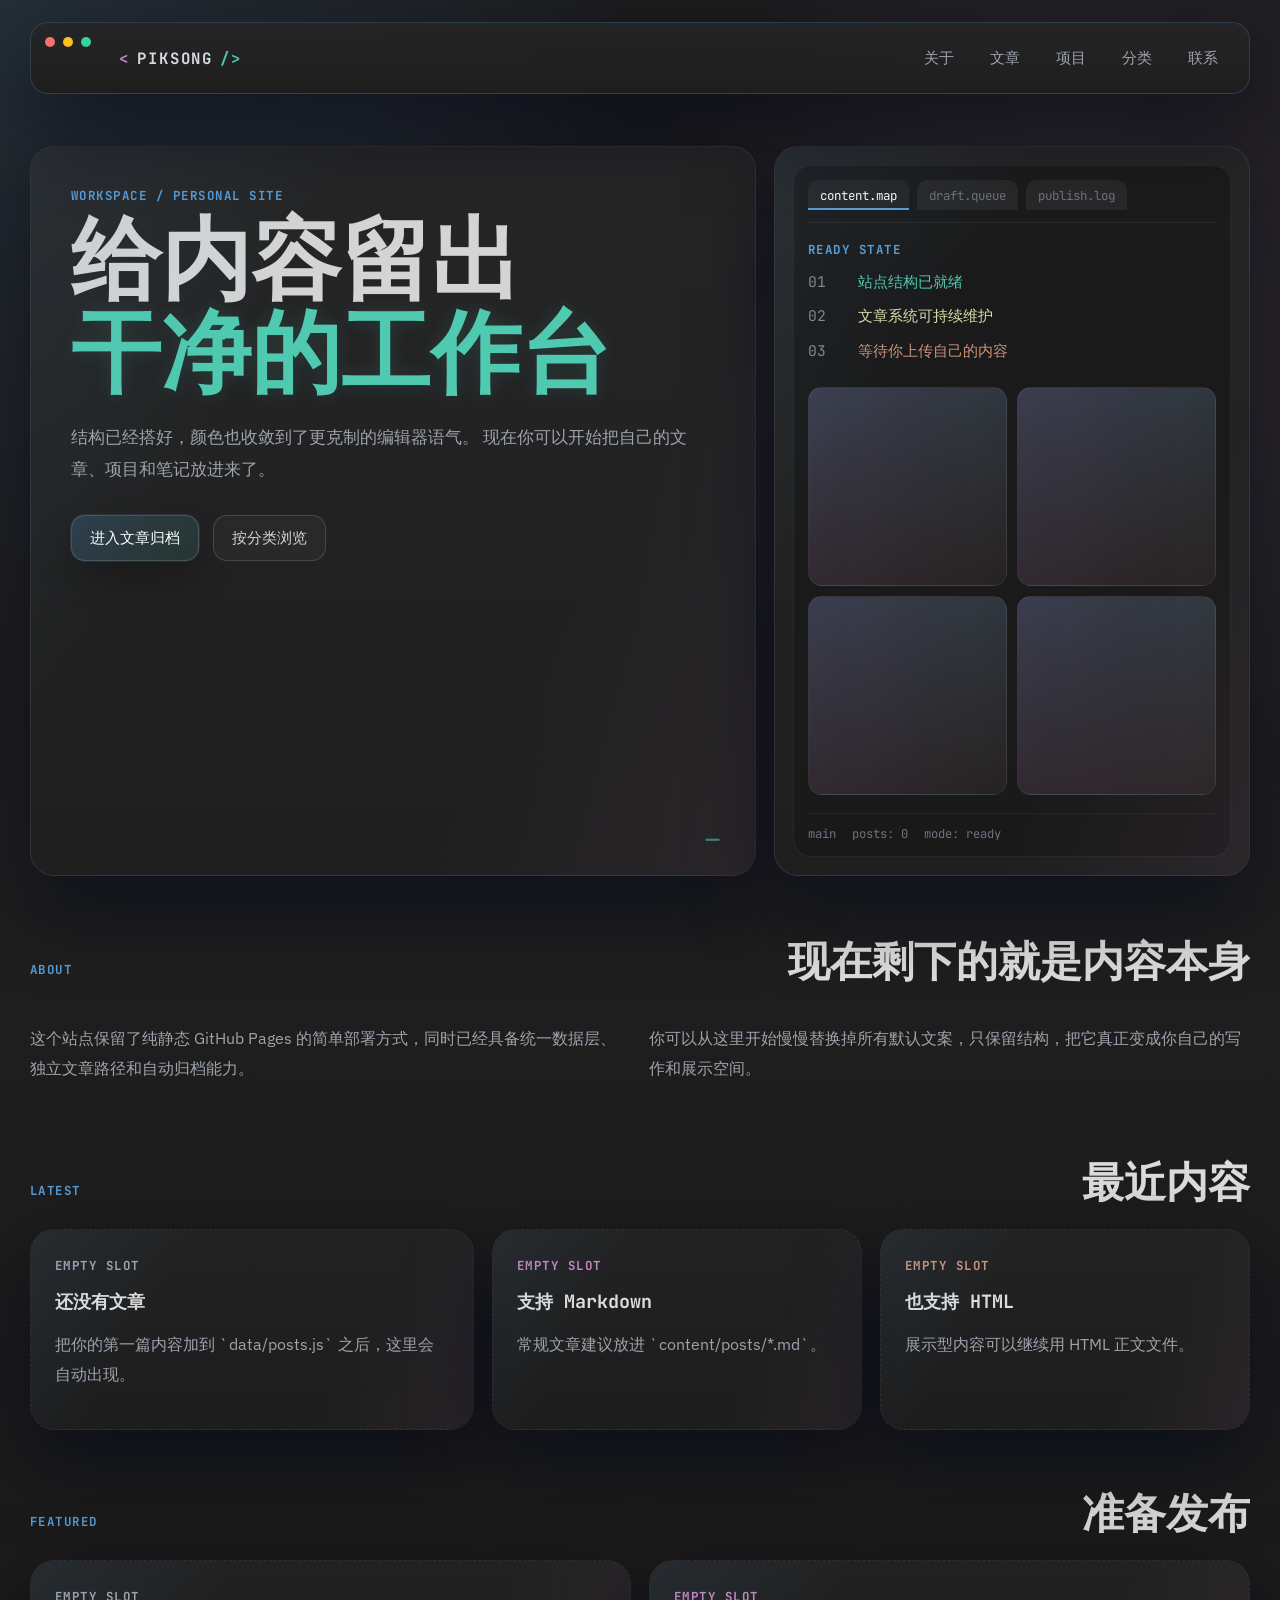
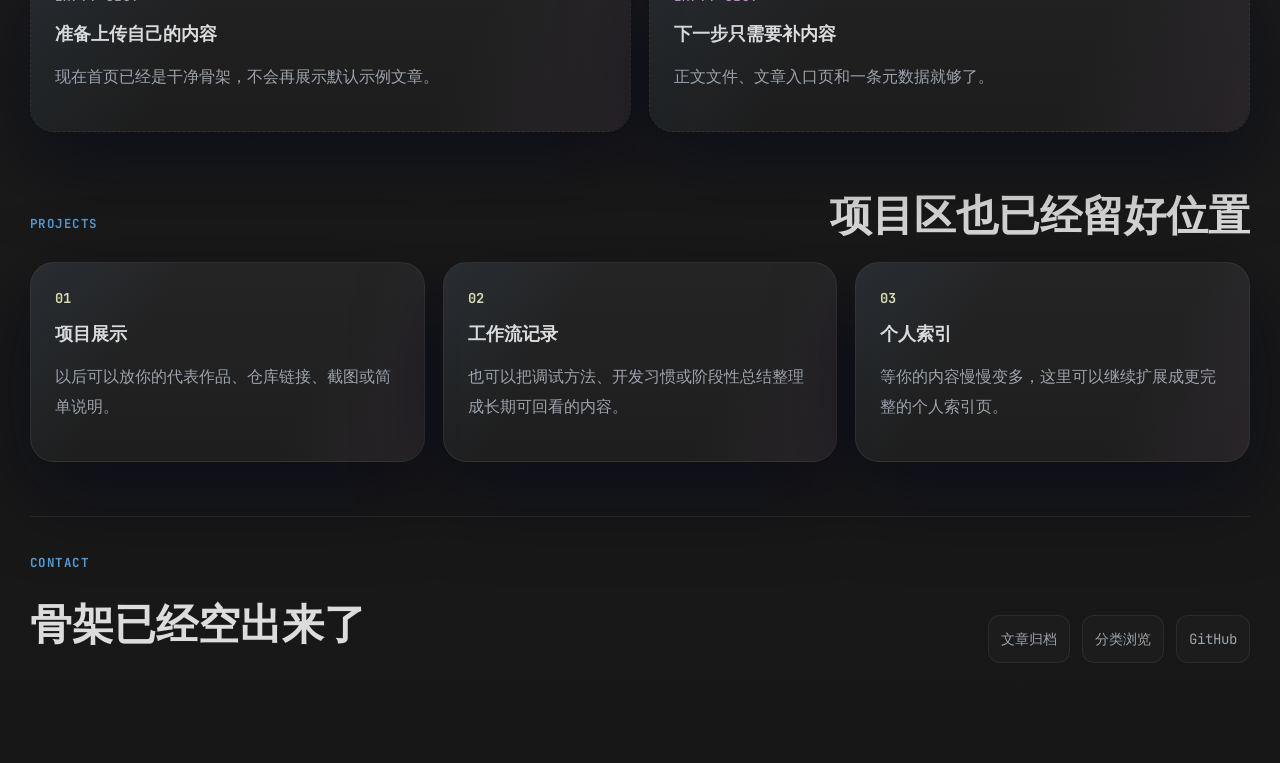
==== commit 5709c0b1: "Clear template content for personal uploads" ====
--- a/index.html
+++ b/index.html
@@ -32,14 +32,14 @@
       <main id="top">
         <section class="hero">
           <div class="hero-copy">
-            <p class="eyebrow">WORKSPACE / PERSONAL LOG / GITHUB PAGES</p>
+            <p class="eyebrow">WORKSPACE / PERSONAL SITE</p>
             <h1>
-              像编辑器一样
-              <span>持续编译想法</span>
+              给内容留出
+              <span>干净的工作台</span>
             </h1>
             <p class="hero-text">
-              我想把这个博客做得像一个长期打开的工作台。
-              文章、调试记录、项目切片都像代码一样被版本化、归档和重读。
+              结构已经搭好，颜色也收敛到了更克制的编辑器语气。
+              现在你可以开始把自己的文章、项目和笔记放进来了。
             </p>
             <div class="hero-actions">
               <a class="button primary" href="archive.html">进入文章归档</a>
@@ -50,15 +50,15 @@
           <aside class="hero-card">
             <div class="editor-panel">
               <div class="editor-tabs" aria-hidden="true">
-                <span class="tab is-active">blog.config</span>
-                <span class="tab">notes.feed</span>
-                <span class="tab">ideas.log</span>
+                <span class="tab is-active">content.map</span>
+                <span class="tab">draft.queue</span>
+                <span class="tab">publish.log</span>
               </div>
-              <p class="card-label">CURRENT FOCUS</p>
+              <p class="card-label">READY STATE</p>
               <div class="code-list">
-                <p><span>01</span>嵌入式开发与调试记录</p>
-                <p><span>02</span>GitHub 上的个人作品整理</p>
-                <p><span>03</span>把零散想法写成可回看的文章</p>
+                <p><span>01</span>站点结构已就绪</p>
+                <p><span>02</span>文章系统可持续维护</p>
+                <p><span>03</span>等待你上传自己的内容</p>
               </div>
               <div class="signal-grid" aria-hidden="true">
                 <span></span>
@@ -68,8 +68,8 @@
               </div>
               <div class="editor-status">
                 <span>main</span>
-                <span>posts: 3</span>
-                <span>mode: writing</span>
+                <span>posts: 0</span>
+                <span>mode: ready</span>
               </div>
             </div>
           </aside>
@@ -78,16 +78,14 @@
         <section class="about section" id="about">
           <div class="section-heading">
             <p class="eyebrow">ABOUT</p>
-            <h2>关于这个博客</h2>
+            <h2>现在剩下的就是内容本身</h2>
           </div>
           <div class="about-layout">
             <p>
-              这个站点现在采用纯静态 GitHub Pages 方案，但文章已经具备统一数据层和独立详情页结构，
-              后面继续写内容时不需要再手工拼整页。
+              这个站点保留了纯静态 GitHub Pages 的简单部署方式，同时已经具备统一数据层、独立文章路径和自动归档能力。
             </p>
             <p>
-              你可以用 Markdown 写常规文章，也可以保留 HTML 来做更自由的展示型内容。
-              首页、归档页、分类页和上一篇下一篇导航会自动复用同一套文章元数据。
+              你可以从这里开始慢慢替换掉所有默认文案，只保留结构，把它真正变成你自己的写作和展示空间。
             </p>
           </div>
         </section>
@@ -95,7 +93,7 @@
         <section class="notes section" id="notes">
           <div class="section-heading">
             <p class="eyebrow">LATEST</p>
-            <h2>最近写下来的内容</h2>
+            <h2>最近内容</h2>
           </div>
           <div class="post-list" id="recent-posts"></div>
         </section>
@@ -103,7 +101,7 @@
         <section class="notes section">
           <div class="section-heading">
             <p class="eyebrow">FEATURED</p>
-            <h2>推荐阅读</h2>
+            <h2>准备发布</h2>
           </div>
           <div class="post-list post-list-featured" id="featured-posts"></div>
         </section>
@@ -111,23 +109,23 @@
         <section class="projects section" id="projects">
           <div class="section-heading">
             <p class="eyebrow">PROJECTS</p>
-            <h2>想慢慢放进来的东西</h2>
+            <h2>项目区也已经留好位置</h2>
           </div>
           <div class="project-grid">
             <div class="project-panel">
               <span>01</span>
-              <h3>技术文章</h3>
-              <p>记录开发过程中的关键知识点，而不是只保留结果。</p>
+              <h3>项目展示</h3>
+              <p>以后可以放你的代表作品、仓库链接、截图或简单说明。</p>
             </div>
             <div class="project-panel">
               <span>02</span>
-              <h3>作品展示</h3>
-              <p>把项目背景、思路、取舍和最终效果都讲清楚。</p>
+              <h3>工作流记录</h3>
+              <p>也可以把调试方法、开发习惯或阶段性总结整理成长期可回看的内容。</p>
             </div>
             <div class="project-panel">
               <span>03</span>
               <h3>个人索引</h3>
-              <p>把分散在仓库、笔记和设备里的内容慢慢收拢到这里。</p>
+              <p>等你的内容慢慢变多，这里可以继续扩展成更完整的个人索引页。</p>
             </div>
           </div>
         </section>
@@ -136,7 +134,7 @@
       <footer class="site-footer section" id="contact">
         <div>
           <p class="eyebrow">CONTACT</p>
-          <h2>现在它已经可以长期写下去了</h2>
+          <h2>骨架已经空出来了</h2>
         </div>
         <div class="footer-links">
           <a href="archive.html">文章归档</a>
--- a/styles.css
+++ b/styles.css
@@ -1,20 +1,23 @@
 :root {
-  --bg: #0c111b;
-  --bg-elevated: #111827;
-  --surface: rgba(17, 24, 39, 0.86);
-  --surface-strong: rgba(15, 23, 42, 0.96);
-  --surface-soft: rgba(30, 41, 59, 0.68);
-  --surface-highlight: rgba(59, 130, 246, 0.12);
-  --panel: rgba(8, 12, 20, 0.92);
-  --text: #d7e3ff;
-  --text-soft: #8fa3c6;
-  --text-dim: #64748b;
-  --line: rgba(96, 165, 250, 0.12);
-  --line-strong: rgba(96, 165, 250, 0.24);
-  --accent: #57c7ff;
-  --accent-2: #a78bfa;
-  --accent-3: #34d399;
-  --danger: #f97316;
+  --bg: #1e1e1e;
+  --bg-elevated: #252526;
+  --surface: rgba(37, 37, 38, 0.9);
+  --surface-strong: rgba(30, 30, 30, 0.96);
+  --surface-soft: rgba(45, 45, 48, 0.78);
+  --surface-highlight: rgba(86, 156, 214, 0.12);
+  --panel: rgba(24, 24, 24, 0.95);
+  --text: #d4d4d4;
+  --text-soft: #9da3ad;
+  --text-dim: #6a737d;
+  --line: rgba(255, 255, 255, 0.08);
+  --line-strong: rgba(255, 255, 255, 0.14);
+  --accent: #569cd6;
+  --accent-2: #c586c0;
+  --accent-3: #4ec9b0;
+  --accent-4: #ce9178;
+  --accent-5: #dcdcaa;
+  --accent-6: #6a9955;
+  --danger: #f44747;
   --shadow: 0 30px 80px rgba(2, 6, 23, 0.55);
   --radius-lg: 24px;
   --radius-md: 18px;
@@ -36,9 +39,9 @@
   font-family: "IBM Plex Sans", sans-serif;
   color: var(--text);
   background:
-    radial-gradient(circle at top left, rgba(87, 199, 255, 0.18), transparent 26%),
-    radial-gradient(circle at 85% 16%, rgba(167, 139, 250, 0.18), transparent 22%),
-    linear-gradient(180deg, #08101b 0%, #0a1220 40%, #070c14 100%);
+    radial-gradient(circle at top left, rgba(86, 156, 214, 0.14), transparent 24%),
+    radial-gradient(circle at 84% 14%, rgba(197, 134, 192, 0.12), transparent 20%),
+    linear-gradient(180deg, #1b1b1c 0%, #1e1e1e 42%, #171717 100%);
   overflow-x: hidden;
 }
 
@@ -52,8 +55,8 @@
 
 body::before {
   background-image:
-    linear-gradient(rgba(56, 189, 248, 0.08) 1px, transparent 1px),
-    linear-gradient(90deg, rgba(56, 189, 248, 0.08) 1px, transparent 1px);
+    linear-gradient(rgba(255, 255, 255, 0.035) 1px, transparent 1px),
+    linear-gradient(90deg, rgba(255, 255, 255, 0.035) 1px, transparent 1px);
   background-size: 28px 28px;
   mask-image: linear-gradient(180deg, rgba(0, 0, 0, 0.55), transparent 88%);
   opacity: 0.28;
@@ -69,8 +72,8 @@
     );
   background-size: 100% 6px;
   mix-blend-mode: screen;
-  opacity: 0.34;
-  animation: scanlines 12s linear infinite;
+  opacity: 0.14;
+  animation: scanlines 20s linear infinite;
 }
 
 a {
@@ -92,9 +95,9 @@
   width: min(54vw, 680px);
   height: 340px;
   border-radius: 999px;
-  background: radial-gradient(circle, rgba(87, 199, 255, 0.18), transparent 68%);
+  background: radial-gradient(circle, rgba(86, 156, 214, 0.14), transparent 68%);
   filter: blur(40px);
-  opacity: 0.55;
+  opacity: 0.24;
   z-index: -1;
 }
 
@@ -107,11 +110,11 @@
   position: sticky;
   top: 14px;
   z-index: 20;
-  border: 1px solid var(--line-strong);
+  border: 1px solid rgba(86, 156, 214, 0.24);
   border-radius: 18px;
   backdrop-filter: blur(16px);
   background:
-    linear-gradient(180deg, rgba(13, 19, 33, 0.92), rgba(11, 17, 28, 0.9));
+    linear-gradient(180deg, rgba(37, 37, 38, 0.98), rgba(30, 30, 30, 0.96));
   box-shadow: var(--shadow);
 }
 
@@ -149,18 +152,18 @@
   font-weight: 700;
   letter-spacing: 0.12em;
   text-transform: uppercase;
-  color: #f8fbff;
+  color: #d7dae0;
 }
 
 .brand::before {
   content: "<";
-  color: var(--accent-3);
+  color: var(--accent-2);
   margin-right: 0.45rem;
 }
 
 .brand::after {
   content: "/>";
-  color: var(--accent);
+  color: var(--accent-3);
   margin-left: 0.45rem;
 }
 
@@ -181,9 +184,34 @@
 
 .site-nav a:hover,
 .site-nav a[aria-current="page"] {
-  color: #f8fbff;
-  border-color: var(--line-strong);
-  background: rgba(59, 130, 246, 0.08);
+  color: #ffffff;
+  border-color: rgba(86, 156, 214, 0.34);
+  background: rgba(86, 156, 214, 0.12);
+}
+
+.site-nav a:nth-child(1):hover,
+.site-nav a:nth-child(1)[aria-current="page"] {
+  color: var(--accent-3);
+}
+
+.site-nav a:nth-child(2):hover,
+.site-nav a:nth-child(2)[aria-current="page"] {
+  color: var(--accent);
+}
+
+.site-nav a:nth-child(3):hover,
+.site-nav a:nth-child(3)[aria-current="page"] {
+  color: var(--accent-4);
+}
+
+.site-nav a:nth-child(4):hover,
+.site-nav a:nth-child(4)[aria-current="page"] {
+  color: var(--accent-2);
+}
+
+.site-nav a:nth-child(5):hover,
+.site-nav a:nth-child(5)[aria-current="page"] {
+  color: var(--accent-5);
 }
 
 .hero,
@@ -219,7 +247,7 @@
   border: 1px solid var(--line);
   border-radius: var(--radius-lg);
   background:
-    linear-gradient(180deg, rgba(11, 17, 28, 0.92), rgba(8, 12, 20, 0.92));
+    linear-gradient(180deg, rgba(37, 37, 38, 0.96), rgba(30, 30, 30, 0.96));
   box-shadow: var(--shadow);
 }
 
@@ -237,7 +265,7 @@
   position: absolute;
   inset: 0;
   background:
-    linear-gradient(120deg, rgba(87, 199, 255, 0.09), transparent 32%, transparent 68%, rgba(167, 139, 250, 0.08));
+    linear-gradient(120deg, rgba(86, 156, 214, 0.08), transparent 30%, transparent 70%, rgba(197, 134, 192, 0.07));
   pointer-events: none;
 }
 
@@ -253,7 +281,7 @@
   bottom: 28px;
   font-family: "JetBrains Mono", monospace;
   font-size: 1.8rem;
-  color: var(--accent-3);
+  color: rgba(78, 201, 176, 0.6);
   animation: blink 1.15s steps(1) infinite;
 }
 
@@ -266,8 +294,8 @@
   height: 100%;
   padding: 14px;
   border-radius: 18px;
-  background: rgba(5, 8, 15, 0.68);
-  border: 1px solid rgba(87, 199, 255, 0.1);
+  background: rgba(24, 24, 24, 0.8);
+  border: 1px solid rgba(255, 255, 255, 0.06);
 }
 
 .editor-tabs {
@@ -275,7 +303,7 @@
   gap: 8px;
   margin-bottom: 18px;
   padding-bottom: 12px;
-  border-bottom: 1px solid rgba(87, 199, 255, 0.08);
+  border-bottom: 1px solid rgba(255, 255, 255, 0.06);
 }
 
 .tab {
@@ -284,15 +312,16 @@
   min-height: 30px;
   padding: 0 12px;
   border-radius: 10px 10px 0 0;
-  background: rgba(30, 41, 59, 0.34);
+  background: rgba(45, 45, 48, 0.7);
   color: var(--text-dim);
   font-family: "JetBrains Mono", monospace;
   font-size: 0.78rem;
 }
 
 .tab.is-active {
-  color: #f8fbff;
-  background: rgba(59, 130, 246, 0.14);
+  color: #ffffff;
+  background: rgba(37, 37, 38, 1);
+  box-shadow: inset 0 -2px 0 var(--accent);
 }
 
 .eyebrow,
@@ -314,14 +343,14 @@
   margin: 0;
   line-height: 0.98;
   font-size: clamp(2.6rem, 7vw, 5.6rem);
-  color: #f7fbff;
+  color: #d4d4d4;
 }
 
 .hero h1 span {
   display: block;
   margin-top: 0.35rem;
-  color: var(--accent);
-  text-shadow: 0 0 22px rgba(87, 199, 255, 0.22);
+  color: var(--accent-3);
+  text-shadow: 0 0 18px rgba(78, 201, 176, 0.16);
 }
 
 .hero-text,
@@ -373,13 +402,13 @@
 }
 
 .button.primary {
-  background: linear-gradient(135deg, rgba(59, 130, 246, 0.28), rgba(87, 199, 255, 0.16));
-  color: #f8fbff;
-  box-shadow: 0 0 0 1px rgba(87, 199, 255, 0.14), 0 18px 34px rgba(59, 130, 246, 0.18);
+  background: linear-gradient(135deg, rgba(86, 156, 214, 0.22), rgba(78, 201, 176, 0.12));
+  color: #ffffff;
+  box-shadow: 0 0 0 1px rgba(86, 156, 214, 0.14), 0 18px 34px rgba(0, 0, 0, 0.24);
 }
 
 .button.secondary {
-  background: rgba(148, 163, 184, 0.06);
+  background: rgba(255, 255, 255, 0.03);
   color: var(--text);
 }
 
@@ -395,14 +424,26 @@
   align-items: start;
   gap: 10px;
   margin: 0;
-  color: var(--text);
+  color: #d4d4d4;
   font-family: "JetBrains Mono", monospace;
   font-size: 0.92rem;
   line-height: 1.65;
 }
 
 .code-list span {
-  color: var(--text-dim);
+  color: #858585;
+}
+
+.code-list p:nth-child(1) {
+  color: var(--accent-3);
+}
+
+.code-list p:nth-child(2) {
+  color: var(--accent-5);
+}
+
+.code-list p:nth-child(3) {
+  color: var(--accent-4);
 }
 
 .signal-grid {
@@ -416,11 +457,11 @@
   display: block;
   aspect-ratio: 1;
   border-radius: 14px;
-  border: 1px solid rgba(87, 199, 255, 0.08);
+  border: 1px solid rgba(255, 255, 255, 0.06);
   background:
-    linear-gradient(180deg, rgba(87, 199, 255, 0.18), rgba(10, 14, 24, 0.2)),
-    linear-gradient(90deg, rgba(167, 139, 250, 0.18), rgba(52, 211, 153, 0.08));
-  animation: pulse-panel 6s ease-in-out infinite;
+    linear-gradient(180deg, rgba(86, 156, 214, 0.16), rgba(30, 30, 30, 0.16)),
+    linear-gradient(90deg, rgba(197, 134, 192, 0.16), rgba(206, 145, 120, 0.08));
+  animation: pulse-panel 10s ease-in-out infinite;
 }
 
 .signal-grid span:nth-child(2) {
@@ -464,7 +505,7 @@
 .site-footer h2,
 .post-body h2 {
   margin: 0;
-  color: #f7fbff;
+  color: #dcdcdc;
   font-size: clamp(1.45rem, 3.4vw, 2.6rem);
 }
 
@@ -493,16 +534,26 @@
 }
 
 .post-card.featured {
-  border-color: rgba(87, 199, 255, 0.26);
+  border-color: rgba(86, 156, 214, 0.24);
   background:
-    linear-gradient(180deg, rgba(13, 23, 42, 0.95), rgba(8, 12, 20, 0.95));
+    linear-gradient(180deg, rgba(45, 45, 48, 0.98), rgba(30, 30, 30, 0.98));
+}
+
+.post-card-empty {
+  border-style: dashed;
+  background:
+    linear-gradient(180deg, rgba(37, 37, 38, 0.72), rgba(30, 30, 30, 0.72));
+}
+
+.post-card-empty h3 {
+  color: var(--text);
 }
 
 .post-card h3,
 .project-panel h3 {
   margin: 0 0 12px;
   font-size: 1.15rem;
-  color: #f7fbff;
+  color: #dcdcdc;
 }
 
 .post-card a {
@@ -516,6 +567,16 @@
 
 .post-card a::after {
   content: " ->";
+}
+
+.post-list .post-card:nth-child(2) .post-meta,
+.post-list-featured .post-card:nth-child(2) .post-meta {
+  color: var(--accent-2);
+}
+
+.post-list .post-card:nth-child(3) .post-meta,
+.post-list-featured .post-card:nth-child(3) .post-meta {
+  color: var(--accent-4);
 }
 
 .card-tags {
@@ -532,8 +593,8 @@
   min-height: 34px;
   padding: 0 13px;
   border-radius: 999px;
-  border: 1px solid var(--line);
-  background: rgba(15, 23, 42, 0.84);
+  border: 1px solid rgba(255, 255, 255, 0.07);
+  background: rgba(30, 30, 30, 0.92);
   color: var(--text-soft);
   font-family: "JetBrains Mono", monospace;
   font-size: 0.8rem;
@@ -542,9 +603,9 @@
 
 .tag:hover,
 .tag.is-active {
-  color: #f8fbff;
-  border-color: rgba(87, 199, 255, 0.34);
-  box-shadow: inset 0 0 0 1px rgba(87, 199, 255, 0.14);
+  color: #ffffff;
+  border-color: rgba(86, 156, 214, 0.34);
+  box-shadow: inset 0 0 0 1px rgba(86, 156, 214, 0.14);
 }
 
 .tag-inline {
@@ -566,7 +627,7 @@
 .project-panel span {
   display: inline-flex;
   margin-bottom: 14px;
-  color: var(--accent-3);
+  color: var(--accent-5);
   font-family: "JetBrains Mono", monospace;
   font-size: 0.86rem;
   font-weight: 700;
@@ -617,7 +678,7 @@
 }
 
 .archive-content h2 a:hover {
-  color: var(--accent);
+  color: var(--accent-3);
 }
 
 .taxonomy-grid {
@@ -655,8 +716,8 @@
 .footer-links a {
   padding: 10px 12px;
   border-radius: 12px;
-  border: 1px solid var(--line);
-  background: rgba(15, 23, 42, 0.72);
+  border: 1px solid rgba(255, 255, 255, 0.07);
+  background: rgba(30, 30, 30, 0.86);
 }
 
 .post-page {
@@ -676,7 +737,7 @@
 
 .back-link::before {
   content: "<-";
-  color: var(--accent);
+  color: var(--accent-4);
 }
 
 .post-hero {
@@ -702,9 +763,9 @@
 .post-body blockquote {
   margin: 24px 0;
   padding: 16px 18px;
-  border-left: 3px solid var(--accent);
-  background: rgba(59, 130, 246, 0.08);
-  color: #deebff;
+  border-left: 3px solid var(--accent-2);
+  background: rgba(197, 134, 192, 0.08);
+  color: #dcdcdc;
 }
 
 .post-body hr {
@@ -716,8 +777,8 @@
 .post-body code {
   padding: 0.12rem 0.4rem;
   border-radius: 8px;
-  background: rgba(15, 23, 42, 0.88);
-  color: #d8f0ff;
+  background: rgba(45, 45, 48, 0.92);
+  color: var(--accent-5);
   font-family: "JetBrains Mono", monospace;
   font-size: 0.94em;
 }
@@ -726,9 +787,9 @@
   overflow: auto;
   padding: 18px;
   border-radius: 16px;
-  border: 1px solid rgba(87, 199, 255, 0.12);
-  background: rgba(4, 9, 17, 0.96);
-  color: #eef6ff;
+  border: 1px solid rgba(255, 255, 255, 0.07);
+  background: rgba(24, 24, 24, 0.98);
+  color: #d4d4d4;
 }
 
 .post-body pre code {
@@ -759,7 +820,7 @@
 
 .post-nav-card strong {
   font-size: 1rem;
-  color: #f7fbff;
+  color: #dcdcdc;
   line-height: 1.5;
 }
 
@@ -799,11 +860,11 @@
   0%,
   100% {
     transform: translateY(0);
-    opacity: 0.92;
+    opacity: 0.74;
   }
   50% {
-    transform: translateY(-4px);
-    opacity: 1;
+    transform: translateY(-2px);
+    opacity: 0.88;
   }
 }
 
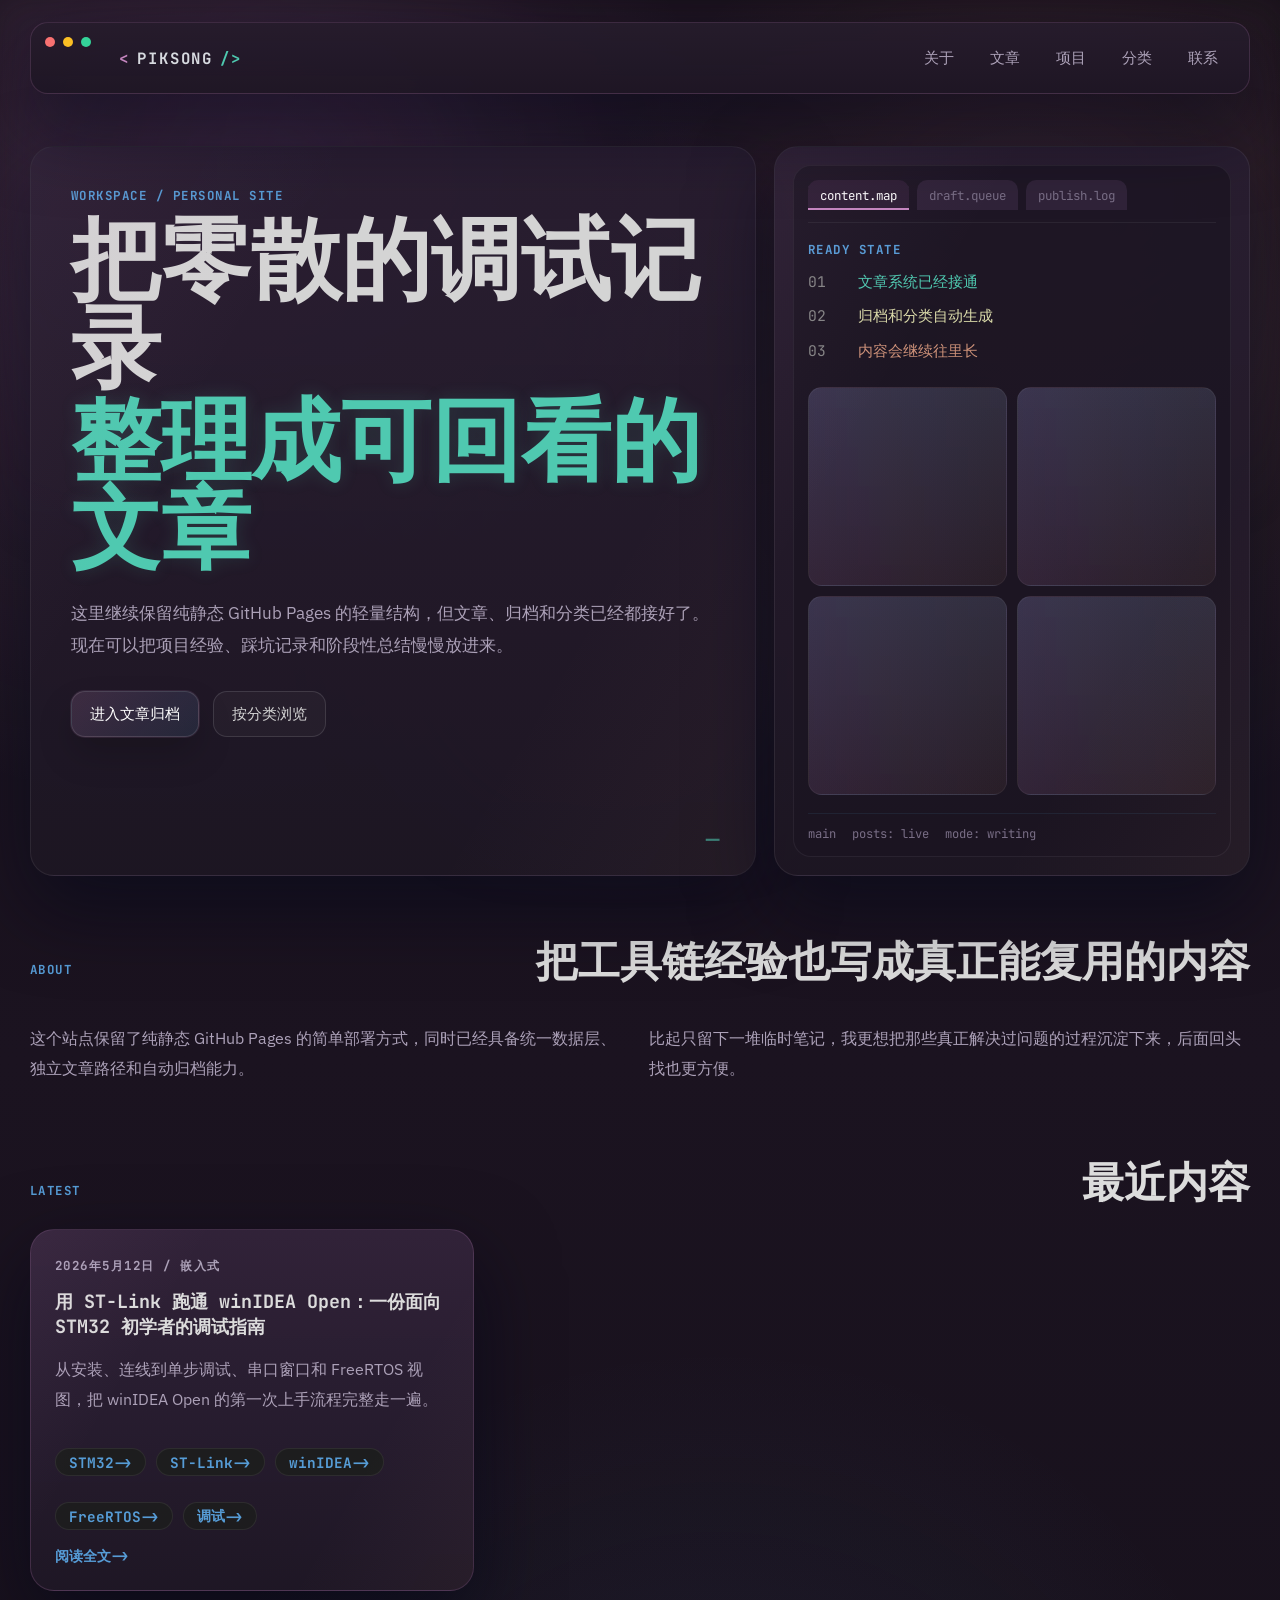
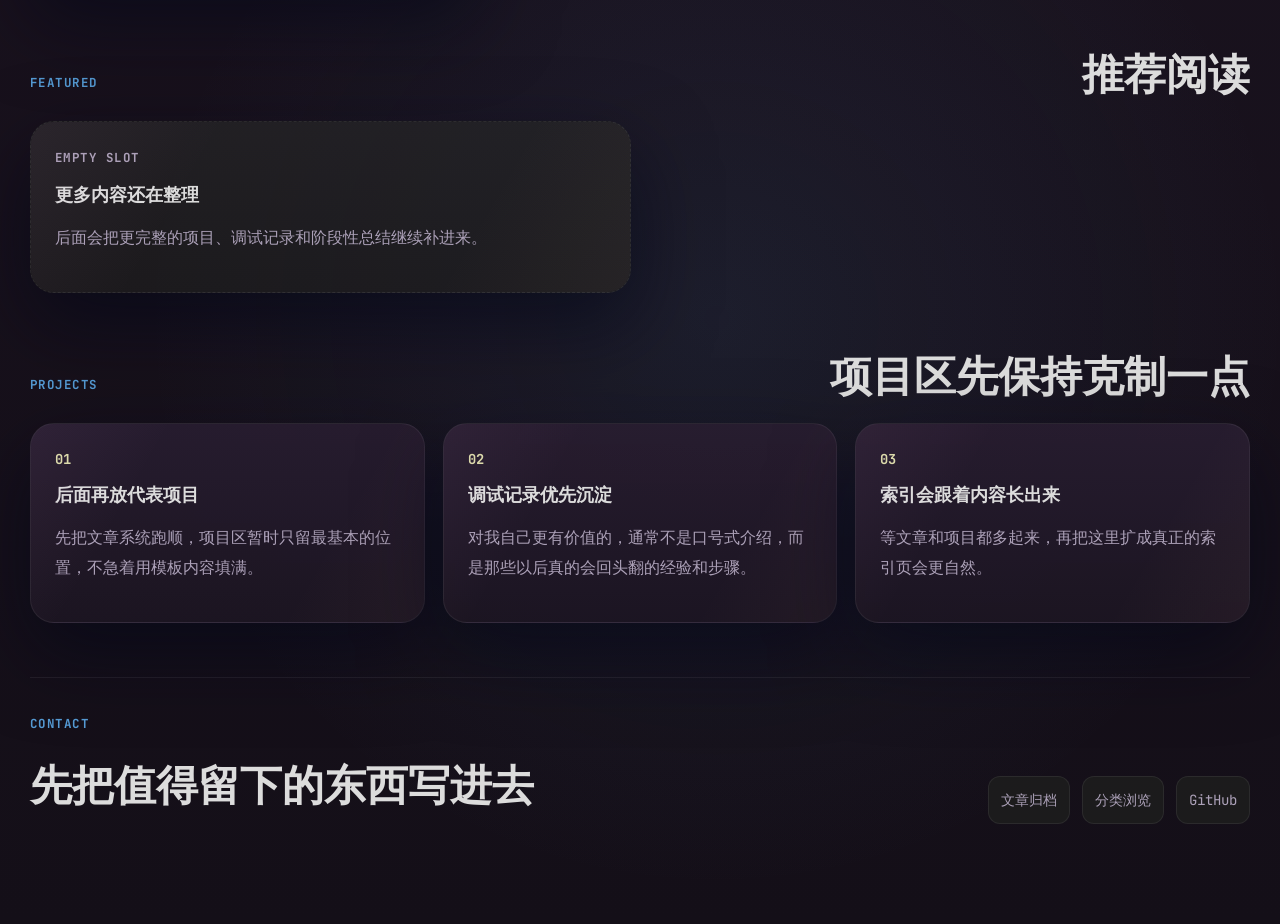
==== commit 9423d521: "Publish winIDEA Open debugging guide" ====
--- a/index.html
+++ b/index.html
@@ -34,12 +34,12 @@
           <div class="hero-copy">
             <p class="eyebrow">WORKSPACE / PERSONAL SITE</p>
             <h1>
-              给内容留出
-              <span>干净的工作台</span>
+              把零散的调试记录
+              <span>整理成可回看的文章</span>
             </h1>
             <p class="hero-text">
-              结构已经搭好，颜色也收敛到了更克制的编辑器语气。
-              现在你可以开始把自己的文章、项目和笔记放进来了。
+              这里继续保留纯静态 GitHub Pages 的轻量结构，但文章、归档和分类已经都接好了。
+              现在可以把项目经验、踩坑记录和阶段性总结慢慢放进来。
             </p>
             <div class="hero-actions">
               <a class="button primary" href="archive.html">进入文章归档</a>
@@ -56,9 +56,9 @@
               </div>
               <p class="card-label">READY STATE</p>
               <div class="code-list">
-                <p><span>01</span>站点结构已就绪</p>
-                <p><span>02</span>文章系统可持续维护</p>
-                <p><span>03</span>等待你上传自己的内容</p>
+                <p><span>01</span>文章系统已经接通</p>
+                <p><span>02</span>归档和分类自动生成</p>
+                <p><span>03</span>内容会继续往里长</p>
               </div>
               <div class="signal-grid" aria-hidden="true">
                 <span></span>
@@ -68,8 +68,8 @@
               </div>
               <div class="editor-status">
                 <span>main</span>
-                <span>posts: 0</span>
-                <span>mode: ready</span>
+                <span>posts: live</span>
+                <span>mode: writing</span>
               </div>
             </div>
           </aside>
@@ -78,14 +78,14 @@
         <section class="about section" id="about">
           <div class="section-heading">
             <p class="eyebrow">ABOUT</p>
-            <h2>现在剩下的就是内容本身</h2>
+            <h2>把工具链经验也写成真正能复用的内容</h2>
           </div>
           <div class="about-layout">
             <p>
               这个站点保留了纯静态 GitHub Pages 的简单部署方式，同时已经具备统一数据层、独立文章路径和自动归档能力。
             </p>
             <p>
-              你可以从这里开始慢慢替换掉所有默认文案，只保留结构，把它真正变成你自己的写作和展示空间。
+              比起只留下一堆临时笔记，我更想把那些真正解决过问题的过程沉淀下来，后面回头找也更方便。
             </p>
           </div>
         </section>
@@ -101,7 +101,7 @@
         <section class="notes section">
           <div class="section-heading">
             <p class="eyebrow">FEATURED</p>
-            <h2>准备发布</h2>
+            <h2>推荐阅读</h2>
           </div>
           <div class="post-list post-list-featured" id="featured-posts"></div>
         </section>
@@ -109,23 +109,23 @@
         <section class="projects section" id="projects">
           <div class="section-heading">
             <p class="eyebrow">PROJECTS</p>
-            <h2>项目区也已经留好位置</h2>
+            <h2>项目区先保持克制一点</h2>
           </div>
           <div class="project-grid">
             <div class="project-panel">
               <span>01</span>
-              <h3>项目展示</h3>
-              <p>以后可以放你的代表作品、仓库链接、截图或简单说明。</p>
+              <h3>后面再放代表项目</h3>
+              <p>先把文章系统跑顺，项目区暂时只留最基本的位置，不急着用模板内容填满。</p>
             </div>
             <div class="project-panel">
               <span>02</span>
-              <h3>工作流记录</h3>
-              <p>也可以把调试方法、开发习惯或阶段性总结整理成长期可回看的内容。</p>
+              <h3>调试记录优先沉淀</h3>
+              <p>对我自己更有价值的，通常不是口号式介绍，而是那些以后真的会回头翻的经验和步骤。</p>
             </div>
             <div class="project-panel">
               <span>03</span>
-              <h3>个人索引</h3>
-              <p>等你的内容慢慢变多，这里可以继续扩展成更完整的个人索引页。</p>
+              <h3>索引会跟着内容长出来</h3>
+              <p>等文章和项目都多起来，再把这里扩成真正的索引页会更自然。</p>
             </div>
           </div>
         </section>
@@ -134,7 +134,7 @@
       <footer class="site-footer section" id="contact">
         <div>
           <p class="eyebrow">CONTACT</p>
-          <h2>骨架已经空出来了</h2>
+          <h2>先把值得留下的东西写进去</h2>
         </div>
         <div class="footer-links">
           <a href="archive.html">文章归档</a>
--- a/styles.css
+++ b/styles.css
@@ -1,22 +1,25 @@
 :root {
-  --bg: #1e1e1e;
-  --bg-elevated: #252526;
-  --surface: rgba(37, 37, 38, 0.9);
-  --surface-strong: rgba(30, 30, 30, 0.96);
-  --surface-soft: rgba(45, 45, 48, 0.78);
-  --surface-highlight: rgba(86, 156, 214, 0.12);
-  --panel: rgba(24, 24, 24, 0.95);
+  --bg: #17111d;
+  --bg-elevated: #22182a;
+  --surface: rgba(36, 26, 44, 0.88);
+  --surface-strong: rgba(28, 20, 34, 0.95);
+  --surface-soft: rgba(60, 42, 70, 0.72);
+  --surface-highlight: rgba(197, 134, 192, 0.12);
+  --panel: rgba(24, 17, 31, 0.95);
   --text: #d4d4d4;
-  --text-soft: #9da3ad;
-  --text-dim: #6a737d;
-  --line: rgba(255, 255, 255, 0.08);
-  --line-strong: rgba(255, 255, 255, 0.14);
+  --text-soft: #aca1b8;
+  --text-dim: #786d85;
+  --line: rgba(255, 255, 255, 0.07);
+  --line-strong: rgba(255, 255, 255, 0.12);
   --accent: #569cd6;
   --accent-2: #c586c0;
   --accent-3: #4ec9b0;
   --accent-4: #ce9178;
   --accent-5: #dcdcaa;
   --accent-6: #6a9955;
+  --sand-1: #4c2b57;
+  --sand-2: #6d405f;
+  --sand-3: #9f6c73;
   --danger: #f44747;
   --shadow: 0 30px 80px rgba(2, 6, 23, 0.55);
   --radius-lg: 24px;
@@ -39,9 +42,10 @@
   font-family: "IBM Plex Sans", sans-serif;
   color: var(--text);
   background:
-    radial-gradient(circle at top left, rgba(86, 156, 214, 0.14), transparent 24%),
-    radial-gradient(circle at 84% 14%, rgba(197, 134, 192, 0.12), transparent 20%),
-    linear-gradient(180deg, #1b1b1c 0%, #1e1e1e 42%, #171717 100%);
+    radial-gradient(circle at 14% 10%, rgba(197, 134, 192, 0.18), transparent 22%),
+    radial-gradient(circle at 82% 14%, rgba(206, 145, 120, 0.14), transparent 20%),
+    radial-gradient(circle at 56% 76%, rgba(86, 156, 214, 0.09), transparent 28%),
+    linear-gradient(180deg, #161019 0%, #1b1320 42%, #140f18 100%);
   overflow-x: hidden;
 }
 
@@ -54,26 +58,23 @@
 }
 
 body::before {
-  background-image:
-    linear-gradient(rgba(255, 255, 255, 0.035) 1px, transparent 1px),
-    linear-gradient(90deg, rgba(255, 255, 255, 0.035) 1px, transparent 1px);
-  background-size: 28px 28px;
-  mask-image: linear-gradient(180deg, rgba(0, 0, 0, 0.55), transparent 88%);
-  opacity: 0.28;
+  background:
+    radial-gradient(ellipse at 20% 18%, rgba(76, 43, 87, 0.32), transparent 42%),
+    radial-gradient(ellipse at 80% 22%, rgba(109, 64, 95, 0.24), transparent 38%),
+    radial-gradient(ellipse at 48% 70%, rgba(159, 108, 115, 0.12), transparent 36%);
+  filter: blur(14px);
+  opacity: 0.9;
+  animation: drift 26s ease-in-out infinite alternate;
 }
 
 body::after {
   background:
-    linear-gradient(
-      180deg,
-      rgba(255, 255, 255, 0) 0%,
-      rgba(255, 255, 255, 0.018) 48%,
-      rgba(255, 255, 255, 0) 100%
-    );
-  background-size: 100% 6px;
+    linear-gradient(120deg, transparent 0%, rgba(255, 255, 255, 0.018) 42%, transparent 70%),
+    linear-gradient(180deg, rgba(255, 255, 255, 0.012) 0%, rgba(255, 255, 255, 0) 100%);
+  background-size: 160% 160%, 100% 100%;
   mix-blend-mode: screen;
-  opacity: 0.14;
-  animation: scanlines 20s linear infinite;
+  opacity: 0.1;
+  animation: sandflow 24s ease-in-out infinite;
 }
 
 a {
@@ -95,9 +96,23 @@
   width: min(54vw, 680px);
   height: 340px;
   border-radius: 999px;
-  background: radial-gradient(circle, rgba(86, 156, 214, 0.14), transparent 68%);
+  background: radial-gradient(circle, rgba(197, 134, 192, 0.16), transparent 68%);
   filter: blur(40px);
-  opacity: 0.24;
+  opacity: 0.3;
+  z-index: -1;
+}
+
+.page-shell::after {
+  content: "";
+  position: absolute;
+  right: -4vw;
+  top: 18%;
+  width: min(42vw, 560px);
+  height: 300px;
+  border-radius: 999px;
+  background: radial-gradient(circle, rgba(206, 145, 120, 0.12), transparent 70%);
+  filter: blur(46px);
+  opacity: 0.2;
   z-index: -1;
 }
 
@@ -110,11 +125,11 @@
   position: sticky;
   top: 14px;
   z-index: 20;
-  border: 1px solid rgba(86, 156, 214, 0.24);
+  border: 1px solid rgba(197, 134, 192, 0.18);
   border-radius: 18px;
   backdrop-filter: blur(16px);
   background:
-    linear-gradient(180deg, rgba(37, 37, 38, 0.98), rgba(30, 30, 30, 0.96));
+    linear-gradient(180deg, rgba(38, 28, 44, 0.95), rgba(30, 22, 36, 0.94));
   box-shadow: var(--shadow);
 }
 
@@ -185,8 +200,8 @@
 .site-nav a:hover,
 .site-nav a[aria-current="page"] {
   color: #ffffff;
-  border-color: rgba(86, 156, 214, 0.34);
-  background: rgba(86, 156, 214, 0.12);
+  border-color: rgba(197, 134, 192, 0.26);
+  background: rgba(197, 134, 192, 0.08);
 }
 
 .site-nav a:nth-child(1):hover,
@@ -247,7 +262,7 @@
   border: 1px solid var(--line);
   border-radius: var(--radius-lg);
   background:
-    linear-gradient(180deg, rgba(37, 37, 38, 0.96), rgba(30, 30, 30, 0.96));
+    linear-gradient(180deg, rgba(40, 29, 48, 0.92), rgba(28, 21, 34, 0.94));
   box-shadow: var(--shadow);
 }
 
@@ -265,7 +280,7 @@
   position: absolute;
   inset: 0;
   background:
-    linear-gradient(120deg, rgba(86, 156, 214, 0.08), transparent 30%, transparent 70%, rgba(197, 134, 192, 0.07));
+    linear-gradient(120deg, rgba(197, 134, 192, 0.06), transparent 28%, transparent 72%, rgba(206, 145, 120, 0.05));
   pointer-events: none;
 }
 
@@ -294,7 +309,7 @@
   height: 100%;
   padding: 14px;
   border-radius: 18px;
-  background: rgba(24, 24, 24, 0.8);
+  background: rgba(27, 20, 33, 0.76);
   border: 1px solid rgba(255, 255, 255, 0.06);
 }
 
@@ -312,7 +327,7 @@
   min-height: 30px;
   padding: 0 12px;
   border-radius: 10px 10px 0 0;
-  background: rgba(45, 45, 48, 0.7);
+  background: rgba(57, 41, 67, 0.66);
   color: var(--text-dim);
   font-family: "JetBrains Mono", monospace;
   font-size: 0.78rem;
@@ -320,8 +335,8 @@
 
 .tab.is-active {
   color: #ffffff;
-  background: rgba(37, 37, 38, 1);
-  box-shadow: inset 0 -2px 0 var(--accent);
+  background: rgba(45, 31, 53, 0.98);
+  box-shadow: inset 0 -2px 0 var(--accent-2);
 }
 
 .eyebrow,
@@ -402,9 +417,9 @@
 }
 
 .button.primary {
-  background: linear-gradient(135deg, rgba(86, 156, 214, 0.22), rgba(78, 201, 176, 0.12));
+  background: linear-gradient(135deg, rgba(197, 134, 192, 0.18), rgba(86, 156, 214, 0.12));
   color: #ffffff;
-  box-shadow: 0 0 0 1px rgba(86, 156, 214, 0.14), 0 18px 34px rgba(0, 0, 0, 0.24);
+  box-shadow: 0 0 0 1px rgba(197, 134, 192, 0.12), 0 18px 34px rgba(0, 0, 0, 0.18);
 }
 
 .button.secondary {
@@ -457,10 +472,10 @@
   display: block;
   aspect-ratio: 1;
   border-radius: 14px;
-  border: 1px solid rgba(255, 255, 255, 0.06);
+  border: 1px solid rgba(255, 255, 255, 0.05);
   background:
-    linear-gradient(180deg, rgba(86, 156, 214, 0.16), rgba(30, 30, 30, 0.16)),
-    linear-gradient(90deg, rgba(197, 134, 192, 0.16), rgba(206, 145, 120, 0.08));
+    linear-gradient(180deg, rgba(86, 156, 214, 0.12), rgba(28, 21, 34, 0.14)),
+    linear-gradient(90deg, rgba(197, 134, 192, 0.16), rgba(206, 145, 120, 0.09));
   animation: pulse-panel 10s ease-in-out infinite;
 }
 
@@ -534,9 +549,9 @@
 }
 
 .post-card.featured {
-  border-color: rgba(86, 156, 214, 0.24);
+  border-color: rgba(197, 134, 192, 0.2);
   background:
-    linear-gradient(180deg, rgba(45, 45, 48, 0.98), rgba(30, 30, 30, 0.98));
+    linear-gradient(180deg, rgba(51, 36, 59, 0.92), rgba(31, 23, 38, 0.94));
 }
 
 .post-card-empty {
@@ -604,8 +619,8 @@
 .tag:hover,
 .tag.is-active {
   color: #ffffff;
-  border-color: rgba(86, 156, 214, 0.34);
-  box-shadow: inset 0 0 0 1px rgba(86, 156, 214, 0.14);
+  border-color: rgba(197, 134, 192, 0.26);
+  box-shadow: inset 0 0 0 1px rgba(197, 134, 192, 0.1);
 }
 
 .tag-inline {
@@ -760,11 +775,19 @@
   padding-left: 20px;
 }
 
+.post-body ol {
+  padding-left: 22px;
+}
+
+.post-body li + li {
+  margin-top: 0.45rem;
+}
+
 .post-body blockquote {
   margin: 24px 0;
   padding: 16px 18px;
   border-left: 3px solid var(--accent-2);
-  background: rgba(197, 134, 192, 0.08);
+  background: rgba(197, 134, 192, 0.07);
   color: #dcdcdc;
 }
 
@@ -788,13 +811,107 @@
   padding: 18px;
   border-radius: 16px;
   border: 1px solid rgba(255, 255, 255, 0.07);
-  background: rgba(24, 24, 24, 0.98);
+  background: rgba(26, 18, 31, 0.98);
   color: #d4d4d4;
 }
 
 .post-body pre code {
   background: transparent;
   padding: 0;
+}
+
+.post-body figure {
+  margin: 28px 0;
+}
+
+.post-body img {
+  display: block;
+  width: 100%;
+  height: auto;
+  border-radius: 18px;
+  border: 1px solid rgba(255, 255, 255, 0.08);
+  background: rgba(19, 13, 24, 0.92);
+}
+
+.post-body figcaption {
+  margin-top: 10px;
+  color: var(--text-soft);
+  font-size: 0.94rem;
+  line-height: 1.7;
+}
+
+.post-body table {
+  width: 100%;
+  border-collapse: collapse;
+  margin: 24px 0;
+  overflow: hidden;
+  border: 1px solid rgba(255, 255, 255, 0.08);
+  border-radius: 16px;
+  background: rgba(21, 15, 27, 0.9);
+}
+
+.post-body th,
+.post-body td {
+  padding: 14px 16px;
+  border-bottom: 1px solid rgba(255, 255, 255, 0.06);
+  text-align: left;
+  vertical-align: top;
+}
+
+.post-body th {
+  color: #ffffff;
+  font-family: "JetBrains Mono", monospace;
+  font-size: 0.9rem;
+  background: rgba(197, 134, 192, 0.08);
+}
+
+.post-body tr:last-child td {
+  border-bottom: 0;
+}
+
+.article-lead {
+  font-size: 1.1rem;
+  color: #e5e2ea;
+}
+
+.article-callout,
+.article-checklist > div {
+  margin: 24px 0;
+  padding: 18px 20px;
+  border: 1px solid rgba(255, 255, 255, 0.08);
+  border-radius: 16px;
+  background: rgba(197, 134, 192, 0.07);
+}
+
+.article-callout strong,
+.article-checklist h3 {
+  display: block;
+  margin-bottom: 10px;
+  font-family: "JetBrains Mono", monospace;
+  font-size: 0.95rem;
+  color: #ffffff;
+}
+
+.article-callout ul {
+  margin: 0;
+}
+
+.article-callout-warn {
+  background: rgba(206, 145, 120, 0.09);
+}
+
+.article-checklist {
+  display: grid;
+  gap: 14px;
+  margin: 24px 0;
+}
+
+.article-checklist > div {
+  margin: 0;
+}
+
+.article-checklist p {
+  margin: 0;
 }
 
 .post-footer-nav {
@@ -842,6 +959,27 @@
   }
   to {
     transform: translateY(24px);
+  }
+}
+
+@keyframes sandflow {
+  0%,
+  100% {
+    transform: translate3d(0, 0, 0) scale(1);
+    opacity: 0.1;
+  }
+  50% {
+    transform: translate3d(-2%, 1.5%, 0) scale(1.04);
+    opacity: 0.14;
+  }
+}
+
+@keyframes drift {
+  0% {
+    transform: translate3d(0, 0, 0) scale(1);
+  }
+  100% {
+    transform: translate3d(1.5%, -1%, 0) scale(1.05);
   }
 }
 
